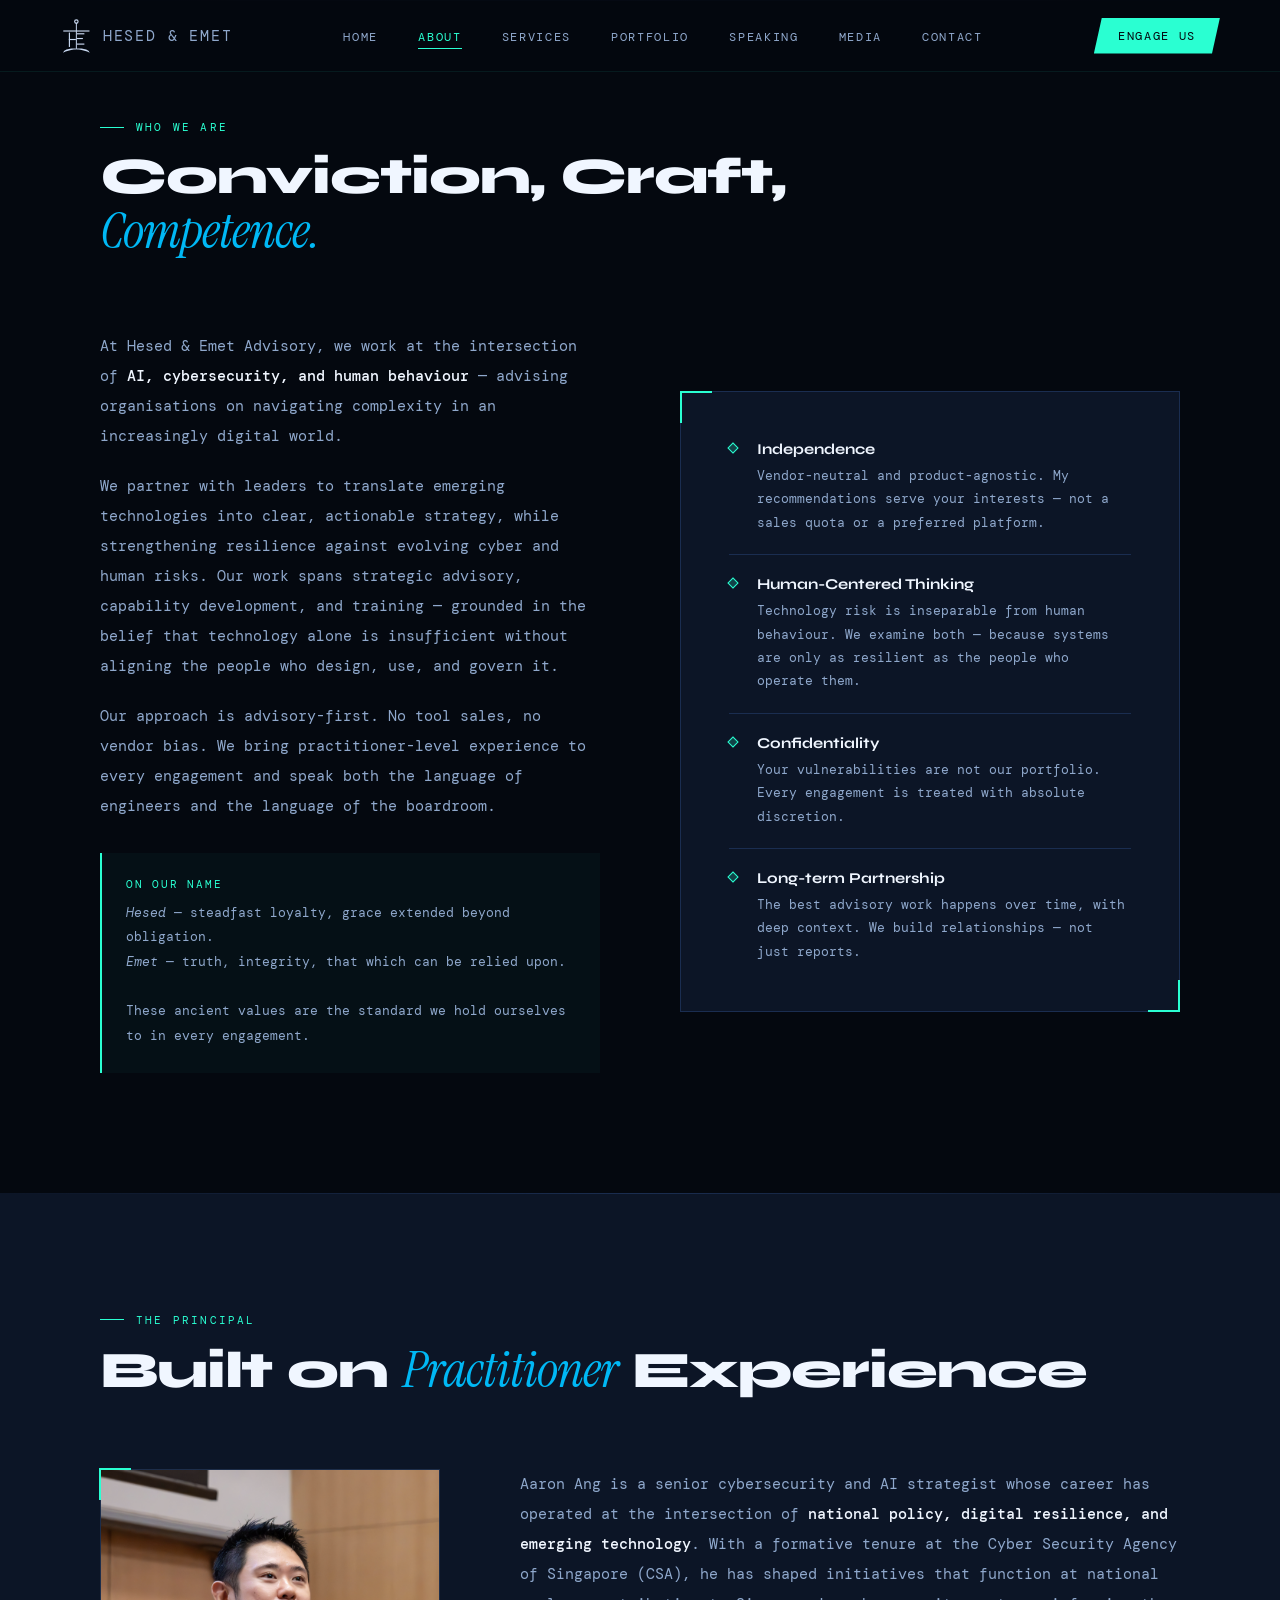
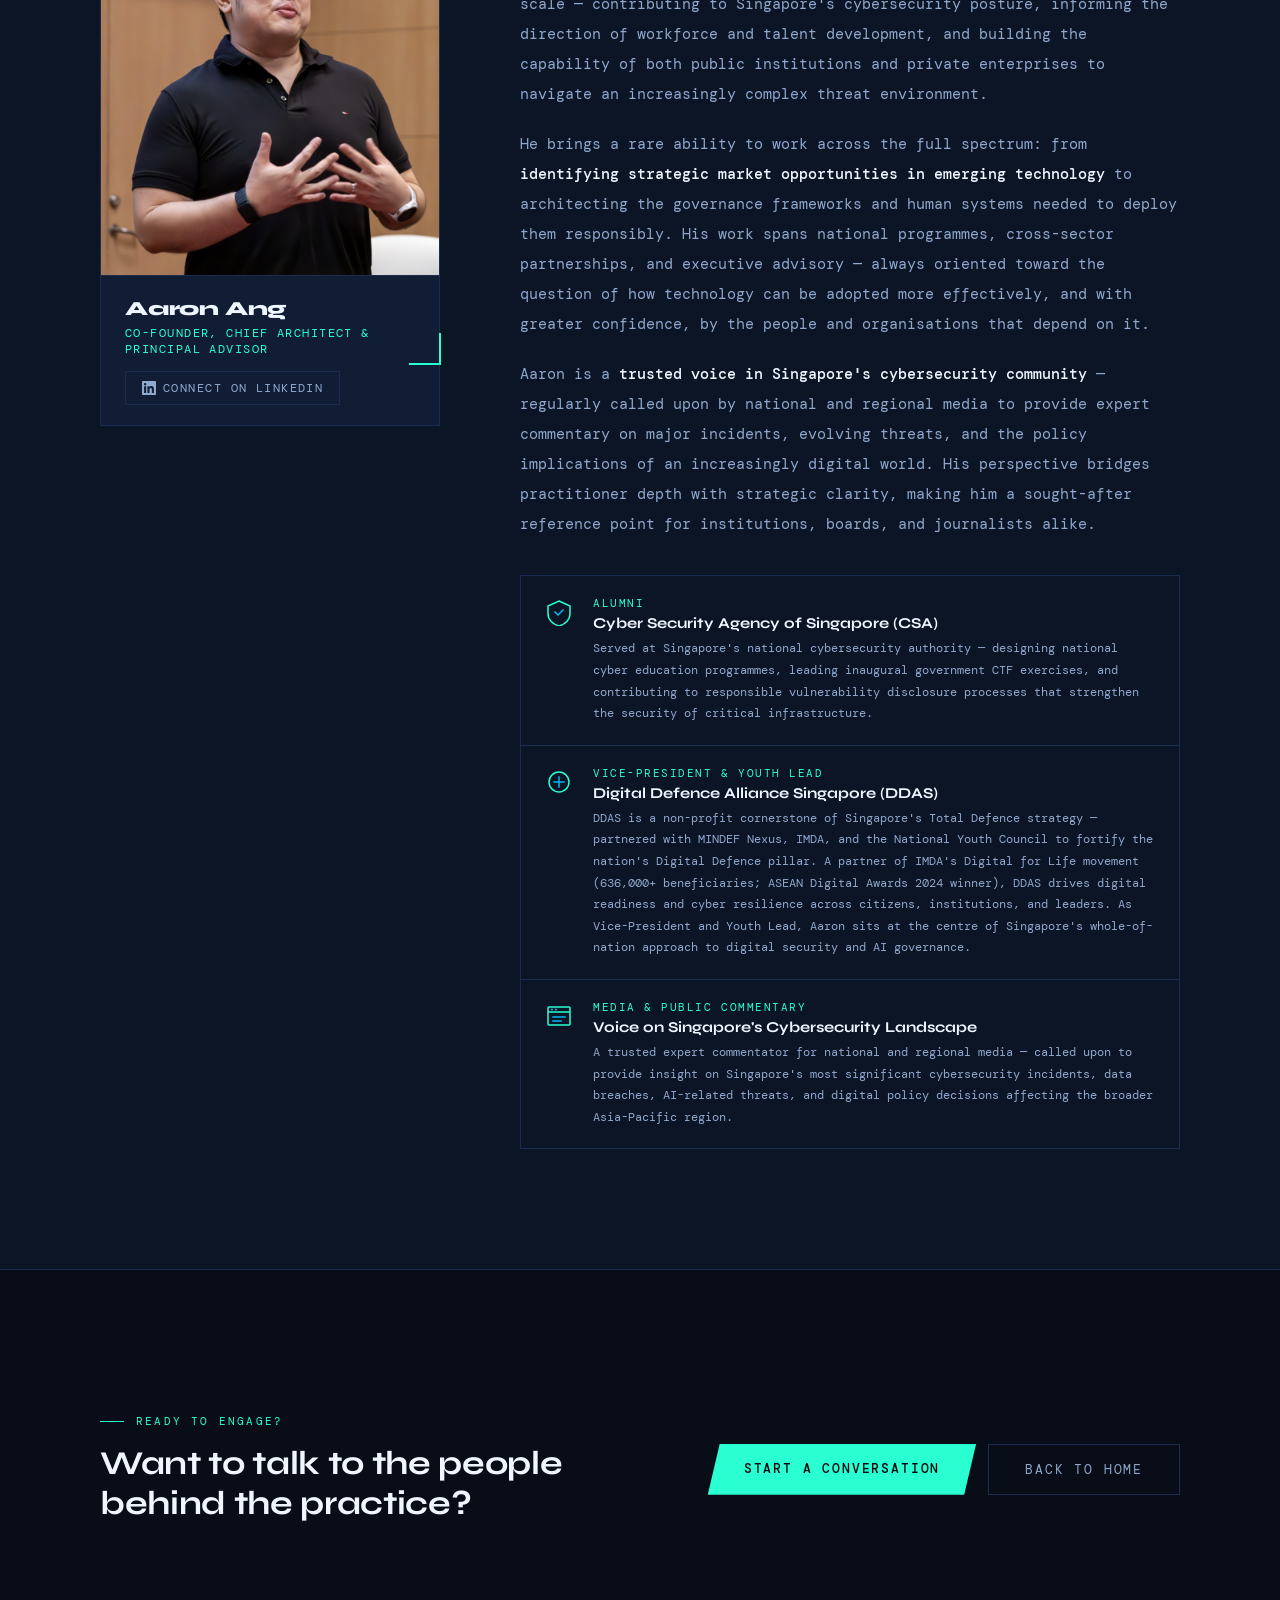
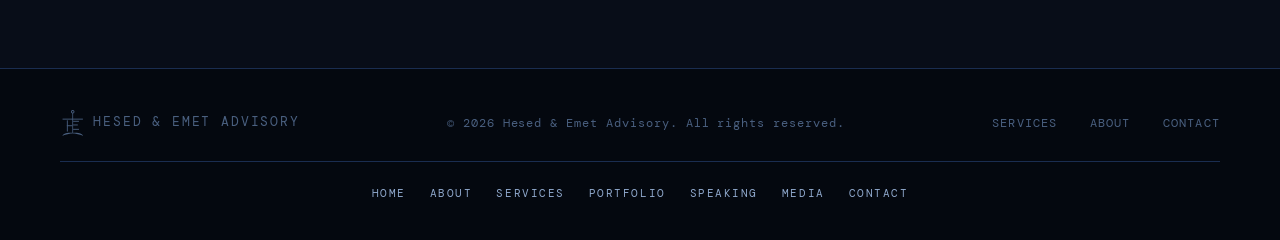
==== about.html @ 591d6cc7 "Split the single-page site into a multi-page architecture Refactor the long-scroll one-pager into si" ====
<!DOCTYPE html>
<html lang="en">
<head>
  <meta charset="UTF-8" />
  <meta name="viewport" content="width=device-width, initial-scale=1.0" />

  <!-- PRIMARY SEO -->
  <title>About Hesed & Emet Advisory | Aaron Ang, Co-Founder & Principal Advisor</title>
  <meta name="description" content="Meet the leadership of Hesed & Emet Advisory. Aaron Ang, Co-Founder, Chief Architect & Principal Advisor, brings senior cybersecurity and AI strategy experience from the Cyber Security Agency of Singapore (CSA)." />
  <meta name="keywords" content="cybersecurity advisory Singapore, AI strategy consultancy, human risk management, digital resilience, AI governance, cybersecurity Singapore, APAC cyber advisory, AI deployment, board cyber training, Hesed Emet" />
  <meta name="author" content="Aaron Ang, Hesed & Emet Advisory" />
  <meta name="robots" content="index, follow" />
  <link rel="canonical" href="https://hesedemet.asia/about.html" />

  <!-- GEO / LOCAL SEO -->
  <meta name="geo.region" content="SG" />
  <meta name="geo.placename" content="Singapore" />
  <meta name="geo.position" content="1.2931;103.8572" />
  <meta name="ICBM" content="1.2931, 103.8572" />

  <!-- OPEN GRAPH -->
  <meta property="og:type" content="website" />
  <meta property="og:url" content="https://hesedemet.asia/about.html" />
  <meta property="og:site_name" content="Hesed & Emet Advisory" />
  <meta property="og:title" content="About Hesed & Emet Advisory | Aaron Ang, Co-Founder & Principal Advisor" />
  <meta property="og:description" content="Meet the leadership of Hesed & Emet Advisory. Aaron Ang, Co-Founder, Chief Architect & Principal Advisor, brings senior cybersecurity and AI strategy experience from the Cyber Security Agency of Singapore (CSA)." />
  <meta property="og:image" content="https://hesedemet.asia/aaron.jpg" />
  <meta property="og:locale" content="en_SG" />

  <!-- TWITTER / X -->
  <meta name="twitter:card" content="summary_large_image" />
  <meta name="twitter:title" content="About Hesed & Emet Advisory | Aaron Ang, Co-Founder & Principal Advisor" />
  <meta name="twitter:description" content="Meet the leadership of Hesed & Emet Advisory. Aaron Ang, Co-Founder, Chief Architect & Principal Advisor, brings senior cybersecurity and AI strategy experience from the Cyber Security Agency of Singapore (CSA)." />
  <meta name="twitter:image" content="https://hesedemet.asia/aaron.jpg" />

  <!-- STRUCTURED DATA: Organization + Person + WebSite -->
  <script type="application/ld+json">
  {
    "@context": "https://schema.org",
    "@graph": [
      {
        "@type": "ProfessionalService",
        "@id": "https://hesedemet.asia/#organization",
        "name": "Hesed & Emet Advisory",
        "legalName": "Hesed & Emet Advisory Pte Ltd",
        "url": "https://hesedemet.asia",
        "email": "hello@hesedemet.asia",
        "telephone": "+6568292146",
        "description": "Singapore-based cybersecurity and AI advisory consultancy. We specialise in AI strategy and governance, cybersecurity resilience, human risk management, talent assessment, and executive capability development for organisations across Asia Pacific.",
        "address": {
          "@type": "PostalAddress",
          "streetAddress": "#42-00 Suntec Tower Three, 8 Temasek Boulevard",
          "addressLocality": "Singapore",
          "postalCode": "038988",
          "addressCountry": "SG"
        },
        "areaServed": [
          { "@type": "Country", "name": "Singapore" },
          { "@type": "Place", "name": "Southeast Asia" },
          { "@type": "Place", "name": "Asia Pacific" }
        ],
        "knowsAbout": [
          "AI Strategy", "AI Governance", "Cybersecurity Advisory",
          "Human Risk Management", "Digital Resilience", "Zero Trust Security",
          "Talent Assessment", "Board Cyber Training", "ISO 42001", "NIST CSF"
        ],
        "hasOfferCatalog": {
          "@type": "OfferCatalog",
          "name": "Advisory Services",
          "itemListElement": [
            { "@type": "Offer", "itemOffered": { "@type": "Service", "name": "AI Strategy & Governance" } },
            { "@type": "Offer", "itemOffered": { "@type": "Service", "name": "Cybersecurity & Digital Resilience" } },
            { "@type": "Offer", "itemOffered": { "@type": "Service", "name": "Human Risk Management" } },
            { "@type": "Offer", "itemOffered": { "@type": "Service", "name": "Talent Intelligence & Assessment" } },
            { "@type": "Offer", "itemOffered": { "@type": "Service", "name": "Executive & Board Capability Development" } }
          ]
        },
        "founder": { "@id": "https://hesedemet.asia/#aaron-ang" },
        "sameAs": ["https://www.linkedin.com/in/aaronangsg/"]
      },
      {
        "@type": "Person",
        "@id": "https://hesedemet.asia/#aaron-ang",
        "name": "Aaron Ang",
        "jobTitle": "Co-Founder, Chief Architect & Principal Advisor",
        "worksFor": { "@id": "https://hesedemet.asia/#organization" },
        "url": "https://hesedemet.asia/#principal",
        "sameAs": "https://www.linkedin.com/in/aaronangsg/",
        "knowsAbout": [
          "Cybersecurity", "AI Strategy", "Human Risk", "Digital Policy",
          "National Cybersecurity Policy", "Workforce Development", "Cyber Resilience"
        ],
        "description": "Senior cybersecurity and AI strategist. Former Cyber Security Agency of Singapore (CSA). International conference speaker and media commentator on cybersecurity and digital policy across Singapore and Asia Pacific.",
        "hasCredential": [
          { "@type": "EducationalOccupationalCredential", "name": "Cyber Security Agency of Singapore — Alumni" }
        ]
      },
      {
        "@type": "WebSite",
        "@id": "https://hesedemet.asia/#website",
        "url": "https://hesedemet.asia",
        "name": "Hesed & Emet Advisory",
        "description": "Official website of Hesed & Emet Advisory — AI strategy and cybersecurity consultancy, Singapore.",
        "publisher": { "@id": "https://hesedemet.asia/#organization" },
        "inLanguage": "en-SG"
      }
    ]
  }
  </script>

  <link rel="preconnect" href="https://fonts.googleapis.com">
  <link href="https://fonts.googleapis.com/css2?family=Syne:wght@400;600;700;800&family=DM+Mono:wght@300;400;500&family=Instrument+Serif:ital@0;1&display=swap" rel="stylesheet">
  <link rel="stylesheet" href="styles.css">
</head>
<body>

  <!-- CURSOR -->
  <div class="cursor-dot" id="cursorDot"></div>
  <div class="cursor-ring" id="cursorRing"></div>

  <!-- NAV -->
  <nav>
    <a href="index.html" class="nav-logo" aria-label="Hesed & Emet — Home">
      <svg class="nav-logo-icon" viewBox="0 0 200 220" fill="currentColor" aria-hidden="true" xmlns="http://www.w3.org/2000/svg">
        <path fill-rule="evenodd" d="M100,8 A14,14 0 0,1 100,36 A14,14 0 0,1 100,8 Z M100,15 A7,7 0 0,0 100,29 A7,7 0 0,0 100,15 Z"/>
        <rect x="97" y="29" width="6" height="163"/>
        <rect x="20" y="76" width="160" height="7"/>
        <rect x="54" y="89" width="7" height="88"/>
        <rect x="54" y="128" width="43" height="7"/>
        <rect x="103" y="93"  width="46" height="7"/>
        <rect x="103" y="122" width="37" height="7"/>
        <rect x="103" y="156" width="46" height="7"/>
        <path d="M97,186 C80,186 50,183 26,200 L18,212 L34,205 C56,196 82,192 97,192 Z"/>
        <path d="M103,186 C120,186 150,183 174,200 L182,212 L166,205 C144,196 118,192 103,192 Z"/>
      </svg>
      <span class="nav-logo-text">Hesed<span> & </span>Emet</span>
    </a>
    <ul class="nav-links">
      <li><a href="index.html">Home</a></li>
      <li><a href="about.html" class="active">About</a></li>
      <li><a href="services.html">Services</a></li>
      <li><a href="portfolio.html">Portfolio</a></li>
      <li><a href="speaking.html">Speaking</a></li>
      <li><a href="media.html">Media</a></li>
      <li><a href="index.html#contact">Contact</a></li>
    </ul>
    <a href="index.html#contact" class="nav-cta">Engage Us</a>
  </nav>

  <section id="about">
    <div class="section-inner">
      <div class="section-label">Who We Are</div>
      <h2>Conviction, Craft,<br><em>Competence.</em></h2>

      <div class="about-grid reveal">
        <div class="about-text">
          <p>At Hesed &amp; Emet Advisory, we work at the intersection of <strong>AI, cybersecurity, and human behaviour</strong> — advising organisations on navigating complexity in an increasingly digital world.</p>
          <p>We partner with leaders to translate emerging technologies into clear, actionable strategy, while strengthening resilience against evolving cyber and human risks. Our work spans strategic advisory, capability development, and training — grounded in the belief that technology alone is insufficient without aligning the people who design, use, and govern it.</p>
          <p>Our approach is advisory-first. No tool sales, no vendor bias. We bring practitioner-level experience to every engagement and speak both the language of engineers and the language of the boardroom.</p>
          <div class="name-etymology">
            <div class="etymology-label">On Our Name</div>
            <div class="etymology-text">
              <em>Hesed</em> — steadfast loyalty, grace extended beyond obligation.<br>
              <em>Emet</em> — truth, integrity, that which can be relied upon.<br><br>
              These ancient values are the standard we hold ourselves to in every engagement.
            </div>
          </div>
        </div>
        <div class="about-panel">
          <div class="value-item">
            <div class="value-dot"></div>
            <div>
              <div class="value-title">Independence</div>
              <div class="value-body">Vendor-neutral and product-agnostic. My recommendations serve your interests — not a sales quota or a preferred platform.</div>
            </div>
          </div>
          <div class="value-item">
            <div class="value-dot"></div>
            <div>
              <div class="value-title">Human-Centered Thinking</div>
              <div class="value-body">Technology risk is inseparable from human behaviour. We examine both — because systems are only as resilient as the people who operate them.</div>
            </div>
          </div>
          <div class="value-item">
            <div class="value-dot"></div>
            <div>
              <div class="value-title">Confidentiality</div>
              <div class="value-body">Your vulnerabilities are not our portfolio. Every engagement is treated with absolute discretion.</div>
            </div>
          </div>
          <div class="value-item">
            <div class="value-dot"></div>
            <div>
              <div class="value-title">Long-term Partnership</div>
              <div class="value-body">The best advisory work happens over time, with deep context. We build relationships — not just reports.</div>
            </div>
          </div>
        </div>
      </div>
    </div>
  </section>

  <section id="principal">
    <div class="section-inner">
      <div class="section-label">The Principal</div>
      <h2>Built on <em>Practitioner</em> Experience</h2>

      <div class="principal-grid reveal">

        <!-- Photo -->
        <div class="principal-photo-wrap">
          <img src="aaron.jpg" alt="Aaron Ang, Co-Founder of Hesed & Emet Advisory" class="principal-photo">
          <div class="principal-nameplate">
            <div class="principal-name">Aaron Ang</div>
            <div class="principal-title">Co-Founder, Chief Architect &amp; Principal Advisor</div>
            <a href="https://www.linkedin.com/in/aaronangsg/" target="_blank" rel="noopener" class="linkedin-btn">
              <svg viewBox="0 0 24 24" fill="currentColor" width="14" height="14" aria-hidden="true"><path d="M20.447 20.452h-3.554v-5.569c0-1.328-.027-3.037-1.852-3.037-1.853 0-2.136 1.445-2.136 2.939v5.667H9.351V9h3.414v1.561h.046c.477-.9 1.637-1.85 3.37-1.85 3.601 0 4.267 2.37 4.267 5.455v6.286zM5.337 7.433a2.062 2.062 0 0 1-2.063-2.065 2.064 2.064 0 1 1 2.063 2.065zm1.782 13.019H3.555V9h3.564v11.452zM22.225 0H1.771C.792 0 0 .774 0 1.729v20.542C0 23.227.792 24 1.771 24h20.451C23.2 24 24 23.227 24 22.271V1.729C24 .774 23.2 0 22.222 0h.003z"/></svg>
              Connect on LinkedIn
            </a>
          </div>
        </div>

        <!-- Bio -->
        <div class="principal-bio">
          <p>Aaron Ang is a senior cybersecurity and AI strategist whose career has operated at the intersection of <strong>national policy, digital resilience, and emerging technology</strong>. With a formative tenure at the Cyber Security Agency of Singapore (CSA), he has shaped initiatives that function at national scale — contributing to Singapore's cybersecurity posture, informing the direction of workforce and talent development, and building the capability of both public institutions and private enterprises to navigate an increasingly complex threat environment.</p>
          <p>He brings a rare ability to work across the full spectrum: from <strong>identifying strategic market opportunities in emerging technology</strong> to architecting the governance frameworks and human systems needed to deploy them responsibly. His work spans national programmes, cross-sector partnerships, and executive advisory — always oriented toward the question of how technology can be adopted more effectively, and with greater confidence, by the people and organisations that depend on it.</p>
          <p>Aaron is a <strong>trusted voice in Singapore's cybersecurity community</strong> — regularly called upon by national and regional media to provide expert commentary on major incidents, evolving threats, and the policy implications of an increasingly digital world. His perspective bridges practitioner depth with strategic clarity, making him a sought-after reference point for institutions, boards, and journalists alike.</p>

          <div class="principal-creds">

            <div class="cred-item">
              <div class="cred-icon">
                <svg viewBox="0 0 28 28" fill="none" xmlns="http://www.w3.org/2000/svg">
                  <path d="M14 3L25 8V16C25 21.52 20.1 26.24 14 28C7.9 26.24 3 21.52 3 16V8L14 3Z" stroke="#2AFFD2" stroke-width="1.5"/>
                  <path d="M10 14l3 3 5-5" stroke="#00B8F5" stroke-width="1.5" stroke-linecap="square"/>
                </svg>
              </div>
              <div>
                <div class="cred-label">Alumni</div>
                <div class="cred-title">Cyber Security Agency of Singapore (CSA)</div>
                <div class="cred-body">Served at Singapore's national cybersecurity authority — designing national cyber education programmes, leading inaugural government CTF exercises, and contributing to responsible vulnerability disclosure processes that strengthen the security of critical infrastructure.</div>
              </div>
            </div>

            <div class="cred-item">
              <div class="cred-icon">
                <svg viewBox="0 0 28 28" fill="none" xmlns="http://www.w3.org/2000/svg">
                  <circle cx="14" cy="14" r="10" stroke="#2AFFD2" stroke-width="1.5"/>
                  <path d="M9 14h10M14 9v10" stroke="#00B8F5" stroke-width="1.5" stroke-linecap="square"/>
                </svg>
              </div>
              <div>
                <div class="cred-label">Vice-President &amp; Youth Lead</div>
                <div class="cred-title">Digital Defence Alliance Singapore (DDAS)</div>
                <div class="cred-body">DDAS is a non-profit cornerstone of Singapore's Total Defence strategy — partnered with MINDEF Nexus, IMDA, and the National Youth Council to fortify the nation's Digital Defence pillar. A partner of IMDA's Digital for Life movement (636,000+ beneficiaries; ASEAN Digital Awards 2024 winner), DDAS drives digital readiness and cyber resilience across citizens, institutions, and leaders. As Vice-President and Youth Lead, Aaron sits at the centre of Singapore's whole-of-nation approach to digital security and AI governance.</div>
              </div>
            </div>

            <div class="cred-item">
              <div class="cred-icon">
                <svg viewBox="0 0 28 28" fill="none" xmlns="http://www.w3.org/2000/svg">
                  <rect x="3" y="5" width="22" height="18" rx="1" stroke="#2AFFD2" stroke-width="1.5"/>
                  <path d="M3 10h22" stroke="#2AFFD2" stroke-width="1.5"/>
                  <circle cx="7" cy="7.5" r="1" fill="#00B8F5"/>
                  <circle cx="11" cy="7.5" r="1" fill="#00B8F5"/>
                  <path d="M8 15h12M8 19h8" stroke="#00B8F5" stroke-width="1.5" stroke-linecap="square"/>
                </svg>
              </div>
              <div>
                <div class="cred-label">Media &amp; Public Commentary</div>
                <div class="cred-title">Voice on Singapore's Cybersecurity Landscape</div>
                <div class="cred-body">A trusted expert commentator for national and regional media — called upon to provide insight on Singapore's most significant cybersecurity incidents, data breaches, AI-related threats, and digital policy decisions affecting the broader Asia-Pacific region.</div>
              </div>
            </div>

          </div>
        </div>

      </div>
    </div>
  </section>
  <!-- SUB-PAGE CTA -->
  <section class="page-cta">
    <div class="section-inner">
      <div class="page-cta-inner">
        <div class="page-cta-text">
          <div class="section-label">Ready to engage?</div>
          <h3>Want to talk to the people behind the practice?</h3>
        </div>
        <div class="page-cta-actions">
          <a href="index.html#contact" class="btn-primary">Start a Conversation</a>
          <a href="index.html" class="btn-ghost">Back to Home</a>
        </div>
      </div>
    </div>
  </section>


<footer>
    <div class="footer-logo">
      <svg style="height:28px;width:auto;vertical-align:middle;margin-right:8px;" viewBox="0 0 200 220" fill="currentColor" aria-hidden="true" xmlns="http://www.w3.org/2000/svg">
        <path fill-rule="evenodd" d="M100,8 A14,14 0 0,1 100,36 A14,14 0 0,1 100,8 Z M100,15 A7,7 0 0,0 100,29 A7,7 0 0,0 100,15 Z"/>
        <rect x="97" y="29" width="6" height="163"/>
        <rect x="20" y="76" width="160" height="7"/>
        <rect x="54" y="89" width="7" height="88"/>
        <rect x="54" y="128" width="43" height="7"/>
        <rect x="103" y="93"  width="46" height="7"/>
        <rect x="103" y="122" width="37" height="7"/>
        <rect x="103" y="156" width="46" height="7"/>
        <path d="M97,186 C80,186 50,183 26,200 L18,212 L34,205 C56,196 82,192 97,192 Z"/>
        <path d="M103,186 C120,186 150,183 174,200 L182,212 L166,205 C144,196 118,192 103,192 Z"/>
      </svg>Hesed & Emet Advisory
    </div>
    <div class="footer-copy">© 2026 Hesed & Emet Advisory. All rights reserved.</div>
    <div class="footer-links">
      <a href="services.html">Services</a>
      <a href="about.html">About</a>
      <a href="index.html#contact">Contact</a>
    </div>
    <div class="footer-quicklinks">
    <a href="index.html">Home</a>
    <a href="about.html">About</a>
    <a href="services.html">Services</a>
    <a href="portfolio.html">Portfolio</a>
    <a href="speaking.html">Speaking</a>
    <a href="media.html">Media</a>
    <a href="index.html#contact">Contact</a>
  </div>
</footer>

  <script src="script.js"></script>
</body>
</html>
---- styles.css ----
*, *::before, *::after { box-sizing: border-box; margin: 0; padding: 0; }

:root {
  --navy:    #04080F;
  --navy2:   #080D18;
  --navy3:   #0C1526;
  --panel:   #101D35;
  --edge:    #1A2D50;
  --steel:   #253B62;
  --ice:     #C8D8F0;
  --ice2:    #8FA8CC;
  --accent:  #2AFFD2;
  --accent2: #00B8F5;
  --white:   #F0F6FF;
  --muted:   #4A6080;
  --mono:    'DM Mono', monospace;
  --sans:    'Syne', sans-serif;
  --serif:   'Instrument Serif', serif;
}

html { scroll-behavior: smooth; }

body {
  background: var(--navy);
  color: var(--ice);
  font-family: var(--sans);
  overflow-x: hidden;
  cursor: none;
}

/* CUSTOM CURSOR */
.cursor {
  position: fixed; top: 0; left: 0; z-index: 9999;
  pointer-events: none;
}
.cursor-dot {
  width: 6px; height: 6px;
  background: var(--accent);
  border-radius: 50%;
  position: absolute;
  transform: translate(-50%, -50%);
  transition: transform 0.1s;
}
.cursor-ring {
  width: 32px; height: 32px;
  border: 1px solid rgba(42,255,210,0.5);
  border-radius: 50%;
  position: absolute;
  transform: translate(-50%, -50%);
  transition: width 0.2s, height 0.2s, transform 0.15s ease-out;
}
body:has(a:hover) .cursor-ring,
body:has(button:hover) .cursor-ring {
  width: 48px; height: 48px;
  border-color: var(--accent);
}

/* GRID OVERLAY */
body::before {
  content: '';
  position: fixed; inset: 0;
  background-image:
    linear-gradient(rgba(42,255,210,0.025) 1px, transparent 1px),
    linear-gradient(90deg, rgba(42,255,210,0.025) 1px, transparent 1px);
  background-size: 60px 60px;
  pointer-events: none;
  z-index: 0;
}

/* NAV */
nav {
  position: fixed; top: 0; left: 0; right: 0; z-index: 100;
  display: flex; align-items: center; justify-content: space-between;
  padding: 0 60px;
  height: 72px;
  background: rgba(4,8,15,0.85);
  backdrop-filter: blur(20px);
  border-bottom: 1px solid rgba(42,255,210,0.08);
}
.nav-logo {
  display: flex; align-items: center; gap: 10px;
  text-decoration: none;
  font-family: var(--mono);
  font-size: 15px;
  letter-spacing: 0.12em;
  color: var(--accent);
  text-transform: uppercase;
}
.nav-logo-icon { height: 36px; width: auto; flex-shrink: 0; }
.nav-logo span { color: var(--ice2); }
.nav-links { display: flex; gap: 40px; list-style: none; }
.nav-links a {
  font-family: var(--mono);
  font-size: 12px;
  letter-spacing: 0.14em;
  text-transform: uppercase;
  color: var(--ice2);
  text-decoration: none;
  transition: color 0.2s;
  position: relative;
}
.nav-links a::after {
  content: '';
  position: absolute; left: 0; bottom: -4px;
  width: 0; height: 1px;
  background: var(--accent);
  transition: width 0.3s;
}
.nav-links a:hover { color: var(--accent); }
.nav-links a:hover::after { width: 100%; }
.nav-cta {
  font-family: var(--mono);
  font-size: 12px;
  letter-spacing: 0.14em;
  text-transform: uppercase;
  color: var(--navy);
  background: var(--accent);
  border: none;
  padding: 10px 24px;
  cursor: none;
  transition: opacity 0.2s, transform 0.2s;
  clip-path: polygon(8px 0%, 100% 0%, calc(100% - 8px) 100%, 0% 100%);
}
.nav-cta:hover { opacity: 0.85; transform: translateY(-1px); }

/* HERO */
#hero {
  position: relative;
  min-height: 100vh;
  display: flex; align-items: center;
  padding: 0 60px;
  overflow: hidden;
  z-index: 1;
}
.hero-bg {
  position: absolute; inset: 0;
  background:
    radial-gradient(ellipse 80% 60% at 70% 50%, rgba(0,184,245,0.06) 0%, transparent 70%),
    radial-gradient(ellipse 50% 80% at 10% 80%, rgba(42,255,210,0.04) 0%, transparent 60%);
  z-index: 0;
}
.hero-scan {
  position: absolute; left: 0; right: 0;
  height: 1px;
  background: linear-gradient(90deg, transparent, rgba(42,255,210,0.4), transparent);
  animation: scan 6s linear infinite;
  z-index: 0;
}
@keyframes scan {
  0%   { top: 0; opacity: 0; }
  5%   { opacity: 1; }
  95%  { opacity: 1; }
  100% { top: 100%; opacity: 0; }
}
.hero-content { position: relative; z-index: 1; max-width: 800px; }
.hero-tag {
  font-family: var(--mono);
  font-size: 12px;
  letter-spacing: 0.18em;
  text-transform: uppercase;
  color: var(--accent);
  margin-bottom: 28px;
  display: flex; align-items: center; gap: 12px;
}
.hero-tag::before {
  content: '';
  display: inline-block; width: 32px; height: 1px;
  background: var(--accent);
}
h1 {
  font-family: var(--sans);
  font-weight: 800;
  font-size: clamp(48px, 6vw, 88px);
  line-height: 1.0;
  letter-spacing: -0.02em;
  color: var(--white);
  margin-bottom: 8px;
}
h1 em {
  font-family: var(--serif);
  font-style: italic;
  font-weight: 400;
  color: var(--accent2);
}
.hero-sub {
  font-family: var(--mono);
  font-size: 15px;
  line-height: 1.8;
  color: var(--ice2);
  max-width: 520px;
  margin: 32px 0 48px;
}
.hero-actions { display: flex; gap: 16px; align-items: center; }
.btn-primary {
  font-family: var(--mono);
  font-size: 13px;
  letter-spacing: 0.14em;
  text-transform: uppercase;
  color: var(--navy);
  background: var(--accent);
  border: none;
  padding: 16px 36px;
  cursor: none;
  text-decoration: none;
  display: inline-block;
  transition: opacity 0.2s, transform 0.2s;
  clip-path: polygon(12px 0%, 100% 0%, calc(100% - 12px) 100%, 0% 100%);
  font-weight: 500;
}
.btn-primary:hover { opacity: 0.85; transform: translateY(-2px); }
.btn-ghost {
  font-family: var(--mono);
  font-size: 13px;
  letter-spacing: 0.14em;
  text-transform: uppercase;
  color: var(--ice2);
  border: 1px solid var(--edge);
  padding: 16px 36px;
  cursor: none;
  text-decoration: none;
  display: inline-block;
  transition: border-color 0.2s, color 0.2s;
}
.btn-ghost:hover { border-color: var(--accent); color: var(--accent); }

.hero-stats {
  position: absolute; right: 60px; bottom: 80px;
  display: flex; flex-direction: column; gap: 32px;
  z-index: 1;
}
.stat {
  text-align: right;
  border-right: 1px solid var(--edge);
  padding-right: 20px;
}
.stat-num {
  font-family: var(--sans);
  font-size: 36px; font-weight: 800;
  color: var(--white);
  line-height: 1;
}
.stat-num span { color: var(--accent); }
.stat-label {
  font-family: var(--mono);
  font-size: 11px;
  letter-spacing: 0.14em;
  text-transform: uppercase;
  color: var(--muted);
  margin-top: 4px;
}

.hero-corner {
  position: absolute; right: 60px; top: 120px;
  font-family: var(--mono); font-size: 11px;
  color: var(--muted); letter-spacing: 0.1em;
  writing-mode: vertical-lr;
  display: flex; align-items: center; gap: 12px;
}
.hero-corner::before {
  content: '';
  display: block; width: 1px; height: 60px;
  background: var(--edge);
}

/* SECTION COMMONS */
section { position: relative; z-index: 1; }
.section-inner { max-width: 1200px; margin: 0 auto; padding: 120px 60px; }
.section-label {
  font-family: var(--mono);
  font-size: 11px; letter-spacing: 0.2em;
  text-transform: uppercase; color: var(--accent);
  margin-bottom: 16px;
  display: flex; align-items: center; gap: 12px;
}
.section-label::before {
  content: '';
  display: inline-block; width: 24px; height: 1px;
  background: var(--accent);
}
h2 {
  font-family: var(--sans);
  font-weight: 800;
  font-size: clamp(32px, 4vw, 54px);
  line-height: 1.05;
  letter-spacing: -0.02em;
  color: var(--white);
  margin-bottom: 20px;
}
h2 em {
  font-family: var(--serif);
  font-style: italic;
  font-weight: 400;
  color: var(--accent2);
}
.section-desc {
  font-family: var(--mono);
  font-size: 15px; line-height: 1.9;
  color: var(--ice2);
  max-width: 560px;
}

/* SERVICES */
#services { background: var(--navy2); }
#services::before {
  content: '';
  position: absolute; left: 0; top: 0; right: 0; height: 1px;
  background: linear-gradient(90deg, transparent, var(--edge), transparent);
}
.services-grid {
  display: grid;
  grid-template-columns: repeat(3, 1fr);
  gap: 1px;
  background: var(--edge);
  margin-top: 72px;
  border: 1px solid var(--edge);
}
.service-card {
  background: var(--navy2);
  padding: 48px 40px;
  position: relative;
  overflow: hidden;
  transition: background 0.3s;
}
.service-card::before {
  content: '';
  position: absolute; top: 0; left: 0; right: 0;
  height: 2px;
  background: linear-gradient(90deg, var(--accent), var(--accent2));
  transform: scaleX(0);
  transform-origin: left;
  transition: transform 0.4s ease;
}
.service-card:hover { background: var(--navy3); }
.service-card:hover::before { transform: scaleX(1); }
.service-icon {
  width: 48px; height: 48px;
  margin-bottom: 28px;
  position: relative;
}
.service-icon svg { width: 100%; height: 100%; }
.service-num {
  position: absolute; top: 40px; right: 40px;
  font-family: var(--mono); font-size: 12px;
  color: var(--muted); letter-spacing: 0.1em;
}
.service-title {
  font-family: var(--sans);
  font-size: 20px; font-weight: 700;
  color: var(--white); margin-bottom: 16px;
  letter-spacing: -0.01em;
}
.service-body {
  font-family: var(--mono);
  font-size: 13px; line-height: 1.9;
  color: var(--ice2);
}
.service-tags {
  margin-top: 28px; display: flex; flex-wrap: wrap; gap: 8px;
}
.tag {
  font-family: var(--mono); font-size: 11px;
  letter-spacing: 0.1em; text-transform: uppercase;
  color: var(--accent); padding: 4px 10px;
  border: 1px solid rgba(42,255,210,0.2);
  background: rgba(42,255,210,0.04);
}

/* ABOUT */
#about { background: var(--navy); }
#about::before {
  content: '';
  position: absolute; left: 0; top: 0; right: 0; height: 1px;
  background: linear-gradient(90deg, transparent, var(--edge), transparent);
}
.about-grid {
  display: grid;
  grid-template-columns: 1fr 1fr;
  gap: 80px;
  align-items: center;
  margin-top: 72px;
}
.about-text p {
  font-family: var(--mono);
  font-size: 15px; line-height: 2;
  color: var(--ice2); margin-bottom: 20px;
}
.about-text p strong { color: var(--white); font-weight: 500; }
.about-panel {
  background: var(--navy3);
  border: 1px solid var(--edge);
  padding: 48px;
  position: relative;
}
.about-panel::after {
  content: '';
  position: absolute; bottom: -1px; right: -1px;
  width: 32px; height: 32px;
  border-bottom: 2px solid var(--accent);
  border-right: 2px solid var(--accent);
}
.about-panel::before {
  content: '';
  position: absolute; top: -1px; left: -1px;
  width: 32px; height: 32px;
  border-top: 2px solid var(--accent);
  border-left: 2px solid var(--accent);
}
.value-item {
  display: flex; gap: 20px; align-items: flex-start;
  padding: 20px 0;
  border-bottom: 1px solid var(--edge);
}
.value-item:last-child { border-bottom: none; padding-bottom: 0; }
.value-item:first-child { padding-top: 0; }
.value-dot {
  width: 8px; height: 8px;
  border: 1px solid var(--accent);
  background: rgba(42,255,210,0.2);
  flex-shrink: 0; margin-top: 4px;
  transform: rotate(45deg);
}
.value-title {
  font-family: var(--sans); font-size: 15px; font-weight: 700;
  color: var(--white); margin-bottom: 6px;
}
.value-body {
  font-family: var(--mono); font-size: 13px;
  line-height: 1.8; color: var(--ice2);
}
.name-etymology {
  margin-top: 32px; padding: 24px;
  background: rgba(42,255,210,0.03);
  border-left: 2px solid var(--accent);
}
.etymology-label {
  font-family: var(--mono); font-size: 11px;
  letter-spacing: 0.16em; text-transform: uppercase;
  color: var(--accent); margin-bottom: 10px;
}
.etymology-text {
  font-family: var(--mono); font-size: 13px;
  line-height: 1.9; color: var(--ice2);
}

/* CASE STUDIES */
#portfolio { background: var(--navy2); }
#portfolio::before {
  content: '';
  position: absolute; left: 0; top: 0; right: 0; height: 1px;
  background: linear-gradient(90deg, transparent, var(--edge), transparent);
}
.portfolio-header {
  display: flex; justify-content: space-between; align-items: flex-end;
  margin-bottom: 64px;
}
.case-list { display: flex; flex-direction: column; gap: 1px; background: var(--edge); border: 1px solid var(--edge); }
.case-item {
  background: var(--navy2);
  display: grid;
  grid-template-columns: 80px 1fr 200px 160px;
  align-items: center;
  gap: 40px;
  padding: 40px 48px;
  cursor: none;
  transition: background 0.2s;
  position: relative;
  overflow: hidden;
}
.case-item::before {
  content: '';
  position: absolute; left: 0; top: 0; bottom: 0;
  width: 2px;
  background: linear-gradient(180deg, var(--accent), var(--accent2));
  transform: scaleY(0);
  transition: transform 0.3s;
}
.case-item:hover { background: var(--panel); }
.case-item:hover::before { transform: scaleY(1); }
.case-num {
  font-family: var(--mono); font-size: 12px;
  color: var(--muted); letter-spacing: 0.12em;
}
.case-title {
  font-family: var(--sans); font-size: 20px; font-weight: 700;
  color: var(--white); letter-spacing: -0.01em;
}
.case-desc {
  font-family: var(--mono); font-size: 12px;
  line-height: 1.7; color: var(--ice2);
}
.case-industry {
  font-family: var(--mono); font-size: 11px;
  letter-spacing: 0.12em; text-transform: uppercase;
  color: var(--accent); text-align: right;
}
.case-arrow {
  position: absolute; right: 48px; top: 50%;
  transform: translateY(-50%) translateX(10px);
  color: var(--accent); font-size: 18px;
  opacity: 0; transition: opacity 0.2s, transform 0.2s;
}
.case-item:hover .case-arrow { opacity: 1; transform: translateY(-50%) translateX(0); }

/* VENTURES */
#ventures { background: var(--navy); position: relative; }
#ventures::before {
  content: '';
  position: absolute; left: 0; top: 0; right: 0; height: 1px;
  background: linear-gradient(90deg, transparent, var(--edge), transparent);
}
.ventures-header {
  display: flex; align-items: flex-end; justify-content: space-between;
  margin-bottom: 64px; gap: 40px;
}
.ventures-grid {
  display: grid;
  grid-template-columns: 1fr 1fr;
  gap: 2px;
  background: var(--edge);
  border: 1px solid var(--edge);
}
.venture-card {
  background: var(--navy2);
  padding: 48px;
  position: relative;
  overflow: hidden;
  transition: background 0.2s;
}
.venture-card::before {
  content: '';
  position: absolute; left: 0; top: 0; bottom: 0;
  width: 2px;
  background: linear-gradient(180deg, var(--accent), var(--accent2));
  transform: scaleY(0);
  transform-origin: top;
  transition: transform 0.35s;
}
.venture-card:hover { background: var(--panel); }
.venture-card:hover::before { transform: scaleY(1); }
.venture-card.featured {
  grid-column: 1 / -1;
  display: grid;
  grid-template-columns: 260px 1fr;
  gap: 60px;
  align-items: start;
}
.venture-badge {
  display: inline-block;
  font-family: var(--mono); font-size: 10px;
  letter-spacing: 0.18em; text-transform: uppercase;
  color: var(--navy); background: var(--accent);
  padding: 4px 10px; margin-bottom: 28px;
}
.venture-badge.partner-badge {
  background: var(--accent2); color: var(--navy);
}
.cyberbay-logo {
  filter: brightness(0) invert(1);
  opacity: 0.9;
}
.venture-logo-wrap {
  display: flex; flex-direction: column;
  align-items: flex-start; gap: 20px;
}
.venture-logo-img {
  max-width: 180px; width: 100%;
  height: auto; display: block;
}
.venture-logo-svg {
  width: 80px; height: 80px; display: block;
}
.venture-logo-placeholder {
  width: 100%; max-width: 180px;
  aspect-ratio: 3/1;
  display: flex; align-items: center; justify-content: center;
  border: 1px solid var(--edge);
  color: var(--accent);
}
.venture-link {
  display: inline-flex; align-items: center; gap: 8px;
  font-family: var(--mono); font-size: 12px;
  letter-spacing: 0.12em; text-transform: uppercase;
  color: var(--accent); text-decoration: none;
  margin-top: 8px;
  transition: gap 0.2s;
}
.venture-link:hover { gap: 14px; }
.venture-name {
  font-family: var(--sans); font-size: 32px; font-weight: 800;
  color: var(--white); letter-spacing: -0.02em; line-height: 1;
  margin-bottom: 6px;
}
.venture-tagline {
  font-family: var(--mono); font-size: 12px;
  letter-spacing: 0.14em; text-transform: uppercase;
  color: var(--accent2); margin-bottom: 24px;
}
.venture-desc {
  font-family: var(--mono); font-size: 15px;
  line-height: 2; color: var(--ice2);
}
.venture-desc p { margin-bottom: 16px; }
.venture-desc p:last-child { margin-bottom: 0; }
.venture-caps {
  display: flex; flex-wrap: wrap; gap: 8px;
  margin-top: 28px;
}
.venture-cap {
  font-family: var(--mono); font-size: 11px;
  letter-spacing: 0.1em; text-transform: uppercase;
  color: var(--ice2); border: 1px solid var(--edge);
  padding: 5px 12px;
}
.ventures-subsection { margin-bottom: 64px; }
.ventures-subsection:last-child { margin-bottom: 0; }
.ventures-sub-label {
  display: flex; align-items: baseline; gap: 20px;
  margin-bottom: 24px;
  padding-bottom: 16px;
  border-bottom: 1px solid var(--edge);
}
.ventures-sub-title {
  font-family: var(--sans); font-size: 18px; font-weight: 700;
  color: var(--white); letter-spacing: -0.01em; white-space: nowrap;
}
.ventures-sub-desc {
  font-family: var(--mono); font-size: 12px;
  letter-spacing: 0.08em; color: var(--muted);
}
.venture-partner-slot {
  display: flex; flex-direction: column;
  justify-content: center; align-items: center;
  min-height: 200px; text-align: center;
  border: 1px dashed var(--edge);
  background: transparent;
}
.venture-partner-label {
  font-family: var(--mono); font-size: 12px;
  letter-spacing: 0.14em; text-transform: uppercase;
  color: var(--muted);
}

/* CONTACT */
#contact { background: var(--navy); }
#contact::before {
  content: '';
  position: absolute; left: 0; top: 0; right: 0; height: 1px;
  background: linear-gradient(90deg, transparent, var(--edge), transparent);
}
.contact-grid {
  display: grid;
  grid-template-columns: 1fr 1fr;
  gap: 80px;
  margin-top: 72px;
  align-items: start;
}
.contact-info p {
  font-family: var(--mono); font-size: 15px;
  line-height: 2; color: var(--ice2); margin-bottom: 40px;
}
.contact-detail {
  display: flex; flex-direction: column; gap: 20px; margin-top: 32px;
}
.contact-row {
  display: flex; gap: 16px; align-items: center;
  font-family: var(--mono); font-size: 13px;
}
.contact-row-label {
  color: var(--muted); letter-spacing: 0.12em;
  text-transform: uppercase; font-size: 11px; min-width: 60px;
}
.contact-row-val { color: var(--ice); }
.contact-row-val a { color: var(--accent); text-decoration: none; }
.contact-row-val a:hover { text-decoration: underline; }

.contact-form { display: flex; flex-direction: column; gap: 20px; }
.form-group { display: flex; flex-direction: column; gap: 8px; }
.form-label {
  font-family: var(--mono); font-size: 11px;
  letter-spacing: 0.16em; text-transform: uppercase; color: var(--muted);
}
.form-input, .form-textarea {
  background: var(--panel);
  border: 1px solid var(--edge);
  color: var(--ice);
  font-family: var(--mono); font-size: 15px;
  padding: 14px 18px;
  outline: none;
  transition: border-color 0.2s;
  width: 100%;
}
.form-input:focus, .form-textarea:focus { border-color: var(--accent); }
.form-textarea { resize: vertical; min-height: 120px; }
.form-input::placeholder, .form-textarea::placeholder { color: var(--muted); }
.form-submit {
  font-family: var(--mono); font-size: 13px;
  letter-spacing: 0.14em; text-transform: uppercase;
  color: var(--navy); background: var(--accent);
  border: none; padding: 16px 36px;
  cursor: none; align-self: flex-start;
  transition: opacity 0.2s, transform 0.2s;
  clip-path: polygon(12px 0%, 100% 0%, calc(100% - 12px) 100%, 0% 100%);
  font-weight: 500;
}
.form-submit:hover { opacity: 0.85; transform: translateY(-2px); }

/* FOOTER */
footer {
  position: relative; z-index: 1;
  border-top: 1px solid var(--edge);
  padding: 40px 60px;
  display: flex; justify-content: space-between; align-items: center;
}
.footer-logo {
  font-family: var(--mono); font-size: 13px;
  letter-spacing: 0.14em; text-transform: uppercase; color: var(--muted);
}
.footer-copy {
  font-family: var(--mono); font-size: 12px;
  color: var(--muted); letter-spacing: 0.08em;
}
.footer-links { display: flex; gap: 32px; }
.footer-links a {
  font-family: var(--mono); font-size: 12px;
  letter-spacing: 0.1em; text-transform: uppercase;
  color: var(--muted); text-decoration: none;
  transition: color 0.2s;
}
.footer-links a:hover { color: var(--accent); }

/* PRINCIPAL */
#principal { background: var(--navy3); }
#principal::before {
  content: '';
  position: absolute; left: 0; top: 0; right: 0; height: 1px;
  background: linear-gradient(90deg, transparent, var(--edge), transparent);
}
.principal-grid {
  display: grid;
  grid-template-columns: 340px 1fr;
  gap: 80px;
  align-items: flex-start;
  margin-top: 72px;
}
.principal-photo-wrap {
  position: relative;
}
.principal-photo-wrap::before {
  content: '';
  position: absolute; top: -1px; left: -1px;
  width: 32px; height: 32px;
  border-top: 2px solid var(--accent);
  border-left: 2px solid var(--accent);
  z-index: 2;
}
.principal-photo-wrap::after {
  content: '';
  position: absolute; bottom: 61px; right: -1px;
  width: 32px; height: 32px;
  border-bottom: 2px solid var(--accent);
  border-right: 2px solid var(--accent);
  z-index: 2;
}
.principal-photo {
  width: 100%;
  display: block;
  filter: grayscale(20%);
  border: 1px solid var(--edge);
  transition: filter 0.4s;
}
.principal-photo:hover { filter: grayscale(0%); }
.principal-nameplate {
  background: var(--panel);
  border: 1px solid var(--edge);
  border-top: none;
  padding: 20px 24px;
}
.principal-name {
  font-family: var(--sans);
  font-size: 20px; font-weight: 800;
  letter-spacing: -0.01em;
  color: var(--white);
}
.principal-title {
  font-family: var(--mono);
  font-size: 12px; letter-spacing: 0.12em;
  text-transform: uppercase;
  color: var(--accent);
  margin-top: 4px;
}
.linkedin-btn {
  display: inline-flex; align-items: center; gap: 7px;
  margin-top: 14px;
  padding: 8px 16px;
  font-family: var(--mono);
  font-size: 12px; letter-spacing: 0.12em;
  text-transform: uppercase;
  color: var(--ice2);
  border: 1px solid var(--edge);
  text-decoration: none;
  transition: color 0.2s, border-color 0.2s;
}
.linkedin-btn:hover { color: #0A66C2; border-color: #0A66C2; }
.principal-bio p {
  font-family: var(--mono);
  font-size: 15px; line-height: 2;
  color: var(--ice2); margin-bottom: 20px;
}
.principal-bio p strong { color: var(--white); font-weight: 500; }
.principal-creds {
  display: flex; flex-direction: column; gap: 1px;
  background: var(--edge);
  border: 1px solid var(--edge);
  margin-top: 36px;
}
.cred-item {
  background: var(--navy3);
  display: flex; gap: 20px; align-items: flex-start;
  padding: 20px 24px;
  transition: background 0.2s;
}
.cred-item:hover { background: var(--panel); }
.cred-icon {
  flex-shrink: 0; margin-top: 2px;
}
.cred-icon svg { width: 28px; height: 28px; }
.cred-label {
  font-family: var(--mono);
  font-size: 11px; letter-spacing: 0.14em;
  text-transform: uppercase; color: var(--accent);
  margin-bottom: 4px;
}
.cred-title {
  font-family: var(--sans);
  font-size: 15px; font-weight: 700;
  color: var(--white); margin-bottom: 6px;
}
.cred-body {
  font-family: var(--mono);
  font-size: 12px; line-height: 1.8;
  color: var(--ice2);
}
@media (max-width: 900px) {
  .principal-grid { grid-template-columns: 1fr; gap: 40px; }
}

/* MEDIA SECTION */
.media-feature { margin-top: 80px; }
.media-hero {
  position: relative;
  padding: 52px 56px 48px;
  background: var(--navy2);
  border: 1px solid var(--edge);
  overflow: hidden;
  margin-bottom: 2px;
}
.media-hero::before {
  content: '"';
  position: absolute;
  right: 24px; top: -60px;
  font-family: var(--serif);
  font-size: 360px;
  color: var(--accent);
  opacity: 0.05;
  line-height: 1;
  pointer-events: none;
  user-select: none;
}
.media-hero::after {
  content: '';
  position: absolute; left: 0; bottom: 0; right: 0; height: 1px;
  background: linear-gradient(90deg, var(--accent), transparent);
}
.media-hero-label {
  font-family: var(--mono); font-size: 11px;
  letter-spacing: 0.2em; text-transform: uppercase;
  color: var(--accent);
  display: flex; align-items: center; gap: 12px;
  margin-bottom: 20px;
}
.media-hero-label::before {
  content: ''; display: inline-block;
  width: 32px; height: 1px; background: var(--accent);
}
.media-hero-title {
  font-family: var(--sans);
  font-size: clamp(36px, 5vw, 60px);
  font-weight: 800; letter-spacing: -0.02em;
  color: var(--white); line-height: 1.0;
  margin-bottom: 28px;
}
.media-hero-title em {
  font-family: var(--serif);
  font-style: italic; font-weight: 400;
  color: var(--accent);
}
.media-hero-intro {
  font-family: var(--mono); font-size: 14px;
  line-height: 1.9; color: var(--ice2);
  max-width: 580px; margin-bottom: 32px;
}
.media-hero-intro strong { color: var(--white); }
.media-feature-header { margin-bottom: 0; }
.media-list { display: flex; flex-direction: column; gap: 1px; background: var(--edge); border: 1px solid var(--edge); }
.media-item {
  background: var(--navy3);
  display: grid;
  grid-template-columns: 130px 1fr;
  gap: 32px;
  padding: 32px 36px;
  text-decoration: none;
  transition: background 0.2s;
  position: relative;
}
.media-item::before {
  content: '';
  position: absolute; left: 0; top: 0; bottom: 0; width: 2px;
  background: linear-gradient(180deg, var(--accent), var(--accent2));
  transform: scaleY(0); transform-origin: top;
  transition: transform 0.3s;
}
.media-item:hover { background: var(--panel); }
.media-item:hover::before { transform: scaleY(1); }
.media-pub-tag {
  font-family: var(--mono); font-size: 10px;
  letter-spacing: 0.14em; text-transform: uppercase;
  color: var(--accent);
  border: 1px solid rgba(42,255,210,0.25);
  background: rgba(42,255,210,0.04);
  padding: 6px 10px;
  text-align: center;
  line-height: 1.6;
  align-self: flex-start;
  margin-top: 4px;
}
.media-pub-tag.personal { color: var(--ice2); border-color: rgba(143,168,204,0.25); background: rgba(143,168,204,0.04); }
.media-content { display: flex; flex-direction: column; }
.media-title {
  font-family: var(--sans); font-size: 16px; font-weight: 700;
  color: var(--white); letter-spacing: -0.01em; margin-bottom: 10px;
}
.media-summary {
  font-family: var(--mono); font-size: 12px; line-height: 1.85;
  color: var(--ice2); margin-bottom: 12px;
}
.media-quote {
  font-family: var(--serif); font-size: 17px; line-height: 1.7;
  color: var(--white); font-style: italic;
  border-left: 3px solid var(--accent);
  padding: 12px 20px;
  margin: 16px 0 14px;
  background: rgba(42,255,210,0.03);
  position: relative;
}
.media-quote::after {
  content: '— Aaron Ang';
  display: block;
  margin-top: 10px;
  font-size: 11px; font-style: normal;
  font-family: var(--mono);
  letter-spacing: 0.14em; text-transform: uppercase;
  color: var(--accent);
}
.media-read {
  font-family: var(--mono); font-size: 11px;
  letter-spacing: 0.12em; text-transform: uppercase;
  color: var(--accent); display: inline-flex; align-items: center; gap: 6px;
  transition: gap 0.2s;
}
.media-item:hover .media-read { gap: 10px; }
@media (max-width: 900px) {
  .media-item { grid-template-columns: 1fr; gap: 16px; padding: 24px 20px; }
}

/* TALKS / SPEAKING */
#talks { background: var(--navy2); }
#talks::before {
  content: '';
  position: absolute; left: 0; top: 0; right: 0; height: 1px;
  background: linear-gradient(90deg, transparent, var(--edge), transparent);
}
.talks-header {
  display: flex; justify-content: space-between; align-items: flex-start;
  gap: 48px; margin-bottom: 16px;
}
.talks-header-text { flex: 1; }
.talks-stats-block {
  display: flex; gap: 40px; align-items: flex-start;
  flex-shrink: 0; padding-top: 12px;
}
.talks-stat-item { text-align: right; border-right: 1px solid var(--edge); padding-right: 20px; }
.talks-stat-item:last-child { border-right: none; padding-right: 0; }
.talks-stat-num {
  font-family: var(--sans); font-size: 36px; font-weight: 800;
  color: var(--white); line-height: 1;
}
.talks-stat-lbl {
  font-family: var(--mono); font-size: 10px;
  letter-spacing: 0.12em; text-transform: uppercase;
  color: var(--muted); margin-top: 4px;
}
.talks-geo {
  display: flex; flex-wrap: wrap; gap: 8px;
  margin-top: 24px;
}
.talks-geo span {
  font-family: var(--mono); font-size: 11px;
  letter-spacing: 0.12em; text-transform: uppercase;
  color: var(--accent2);
  border: 1px solid rgba(0,184,245,0.3);
  background: rgba(0,184,245,0.05);
  padding: 4px 12px;
}
.talks-list {
  display: flex; flex-direction: column; gap: 1px;
  background: var(--edge); border: 1px solid var(--edge);
  margin-top: 64px;
}
.talk-item {
  background: var(--navy2);
  display: grid;
  grid-template-columns: 220px 1fr;
  position: relative; overflow: hidden;
  transition: background 0.2s;
}
.talk-item::before {
  content: '';
  position: absolute; left: 0; top: 0; bottom: 0; width: 2px;
  background: linear-gradient(180deg, var(--accent), var(--accent2));
  transform: scaleY(0); transform-origin: top;
  transition: transform 0.35s;
}
.talk-item:hover { background: var(--panel); }
.talk-item:hover::before { transform: scaleY(1); }
.talk-photo-wrap {
  overflow: hidden;
  background: var(--navy3);
}
.talk-photo {
  width: 100%;
  height: auto;
  display: block;
  filter: grayscale(20%);
  transition: filter 0.4s;
}
.talk-item:hover .talk-photo { filter: grayscale(0%); }
.talk-content { padding: 32px 36px; display: flex; flex-direction: column; }
.talk-meta { display: flex; align-items: center; gap: 12px; margin-bottom: 14px; flex-wrap: wrap; }
.talk-year {
  font-family: var(--mono); font-size: 11px;
  letter-spacing: 0.14em; color: var(--accent);
  border: 1px solid rgba(42,255,210,0.25);
  background: rgba(42,255,210,0.04);
  padding: 3px 9px;
}
.talk-role {
  font-family: var(--mono); font-size: 10px;
  letter-spacing: 0.14em; text-transform: uppercase;
  color: var(--navy); background: var(--accent);
  padding: 4px 10px; font-weight: 600;
}
.talk-role.role-panelist { background: var(--accent2); }
.talk-role.role-moderator { background: #9B8BFF; }
.talk-event {
  font-family: var(--mono); font-size: 12px;
  letter-spacing: 0.06em; color: var(--ice2);
  margin-bottom: 10px;
}
.talk-title {
  font-family: var(--sans); font-size: 20px; font-weight: 700;
  color: var(--white); letter-spacing: -0.01em;
  margin-bottom: 12px; line-height: 1.2;
}
.talk-desc {
  font-family: var(--mono); font-size: 12px;
  line-height: 1.9; color: var(--ice2);
}
@media (max-width: 900px) {
  .talks-header { flex-direction: column; gap: 32px; }
  .talks-stats-block { justify-content: flex-start; }
  .talks-stat-item { text-align: left; border-right: none; border-bottom: 1px solid var(--edge); padding-right: 0; padding-bottom: 16px; }
  .talk-item { grid-template-columns: 1fr; }
  .talk-photo { width: 100%; }
  .talk-content { padding: 24px 20px; }
}

/* FEATURED / SPOTLIGHT TALK — DEF CON SG 2026 */
.talk-featured {
  position: relative;
  background:
    linear-gradient(135deg, rgba(42,255,210,0.07) 0%, rgba(0,184,245,0.04) 45%, rgba(10,14,26,0) 100%),
    var(--navy2);
  border: 1px solid var(--accent);
  border-left-width: 4px;
  margin-top: 48px;
  margin-bottom: 56px;
  padding: 44px 48px 0;
  overflow: hidden;
}
.talk-featured::before {
  content: '';
  position: absolute; top: -80px; right: -80px;
  width: 320px; height: 320px;
  background: radial-gradient(circle, rgba(42,255,210,0.12) 0%, transparent 65%);
  pointer-events: none;
  z-index: 0;
}
.talk-featured > * { position: relative; z-index: 1; }
.featured-label {
  display: inline-flex; align-items: center; gap: 12px;
  font-family: var(--mono); font-size: 11px;
  letter-spacing: 0.22em; text-transform: uppercase;
  color: var(--accent); margin-bottom: 18px;
}
.featured-label::before {
  content: ''; width: 8px; height: 8px;
  background: var(--accent); border-radius: 50%;
  box-shadow: 0 0 0 0 rgba(42,255,210,0.6);
  animation: featured-pulse 2.4s ease-in-out infinite;
}
@keyframes featured-pulse {
  0%, 100% { box-shadow: 0 0 0 0 rgba(42,255,210,0.6); }
  50% { box-shadow: 0 0 0 8px rgba(42,255,210,0); }
}
.featured-inaugural {
  display: inline-block;
  background: var(--accent); color: var(--navy);
  font-family: var(--mono); font-size: 10px; font-weight: 700;
  letter-spacing: 0.18em; padding: 5px 11px;
}
.featured-event {
  font-family: var(--mono); font-size: 13px;
  color: var(--accent2); letter-spacing: 0.14em;
  text-transform: uppercase; margin-bottom: 14px;
}
.featured-title {
  font-family: var(--sans);
  font-size: clamp(28px, 3.6vw, 44px);
  font-weight: 800; color: var(--white);
  line-height: 1.12; letter-spacing: -0.02em;
  margin-bottom: 12px;
}
.featured-title em {
  color: var(--accent); font-style: normal;
}
.featured-subtitle {
  font-family: var(--serif); font-size: 19px;
  font-style: italic; color: rgba(232,243,255,0.78);
  line-height: 1.55; margin-bottom: 32px;
  max-width: 880px;
}
.featured-photos {
  display: grid;
  grid-template-columns: 1.6fr 1fr;
  grid-template-rows: 1fr 1fr;
  gap: 6px;
  height: 420px;
  margin-bottom: 40px;
  position: relative; z-index: 1;
  overflow: hidden;
}
.featured-photos img {
  width: 100%; height: 100%;
  min-height: 0; min-width: 0;
  object-fit: cover; display: block;
  background: var(--navy);
  filter: grayscale(15%);
  transition: filter 0.4s;
}
.featured-photos img:hover { filter: grayscale(0%); }
.featured-photos img:first-child { grid-row: 1 / 3; }
.featured-thesis {
  font-family: var(--serif); font-size: 19px;
  line-height: 1.6; color: var(--white);
  border-left: 3px solid var(--accent);
  padding: 18px 26px; margin: 0 0 28px;
  background: rgba(10,14,26,0.85);
  font-style: italic;
  position: relative; z-index: 2;
  clear: both; display: block;
}
.featured-body {
  font-family: var(--sans); font-size: 16px;
  line-height: 1.7; color: rgba(232,243,255,0.85);
  margin-bottom: 28px; max-width: 880px;
}
.featured-labs {
  display: grid; grid-template-columns: repeat(3, 1fr);
  gap: 14px; margin: 32px 0 36px;
}
.featured-lab {
  background: var(--navy);
  border: 1px solid var(--edge);
  padding: 24px 22px;
  position: relative;
}
.featured-lab::before {
  content: ''; position: absolute;
  top: -1px; left: -1px; width: 36px; height: 2px;
  background: var(--accent);
}
.featured-lab-num {
  font-family: var(--mono); font-size: 11px;
  letter-spacing: 0.2em; color: var(--accent);
  margin-bottom: 10px;
}
.featured-lab-title {
  font-family: var(--sans); font-size: 16px;
  font-weight: 700; color: var(--white);
  margin-bottom: 12px; line-height: 1.25;
}
.featured-lab-desc {
  font-family: var(--mono); font-size: 12px;
  line-height: 1.75; color: var(--ice2);
}
.featured-takeaways {
  background: rgba(0,184,245,0.05);
  border-top: 1px solid var(--edge);
  padding: 32px 48px 36px;
  margin: 0 -48px;
}
.featured-takeaways-title {
  font-family: var(--mono); font-size: 11px;
  letter-spacing: 0.22em; text-transform: uppercase;
  color: var(--accent2); margin-bottom: 18px;
}
.featured-takeaways ul {
  list-style: none; padding: 0; margin: 0;
  display: grid; grid-template-columns: repeat(2, 1fr);
  gap: 14px 36px;
}
.featured-takeaways li {
  font-family: var(--sans); font-size: 14px;
  line-height: 1.55; color: rgba(232,243,255,0.88);
  padding-left: 28px; position: relative;
}
.featured-takeaways li::before {
  content: '→'; position: absolute;
  left: 0; top: 0; color: var(--accent);
  font-weight: 700;
}
@media (max-width: 900px) {
  .talk-featured { padding: 32px 24px 0; }
  .featured-photos {
    grid-template-columns: 1fr;
    grid-template-rows: 220px 180px 180px;
    height: auto;
  }
  .featured-photos img:first-child { grid-row: auto; }
  .featured-labs { grid-template-columns: 1fr; }
  .featured-takeaways { margin: 0 -24px; padding: 28px 24px 32px; }
  .featured-takeaways ul { grid-template-columns: 1fr; }
}

/* MEDIA SECTION ENHANCEMENTS */
.media-section-intro {
  font-family: var(--mono); font-size: 14px;
  line-height: 1.9; color: var(--ice2);
  max-width: 640px; margin-bottom: 28px;
}
.media-section-intro strong { color: var(--white); }
.media-outlets-bar {
  display: flex; flex-wrap: wrap; align-items: center;
  gap: 12px; margin-bottom: 40px;
}
.media-outlets-label {
  font-family: var(--mono); font-size: 10px;
  letter-spacing: 0.18em; text-transform: uppercase;
  color: var(--muted);
}
.media-outlet-name {
  font-family: var(--sans); font-size: 13px;
  font-weight: 700; letter-spacing: 0.04em;
  text-transform: uppercase; color: var(--white);
  border: 1px solid var(--edge);
  padding: 5px 14px;
  background: var(--panel);
}
.media-outlet-sep { color: var(--edge); font-size: 18px; }

/* SCROLL REVEAL */
.reveal { opacity: 0; transform: translateY(24px); transition: opacity 0.7s ease, transform 0.7s ease; }
.reveal.visible { opacity: 1; transform: none; }

/* TERMINAL BLINK */
.blink {
  animation: blink 1.2s step-end infinite;
  color: var(--accent);
}
@keyframes blink { 0%,100%{opacity:1} 50%{opacity:0} }

@media (max-width: 900px) {
  nav { padding: 0 24px; }
  .nav-links { display: none; }
  #hero { padding: 0 24px; }
  .hero-stats { display: none; }
  .hero-corner { display: none; }
  .section-inner { padding: 80px 24px; }
  .services-grid { grid-template-columns: 1fr; }
  .about-grid { grid-template-columns: 1fr; gap: 48px; }
  .portfolio-header { flex-direction: column; align-items: flex-start; gap: 24px; }
  .ventures-header { flex-direction: column; align-items: flex-start; gap: 24px; }
  .ventures-grid { grid-template-columns: 1fr; }
  .venture-card.featured { grid-template-columns: 1fr; gap: 32px; }
  .case-item { grid-template-columns: 1fr; gap: 12px; }
  .case-industry { text-align: left; }
  .contact-grid { grid-template-columns: 1fr; gap: 48px; }
  footer { flex-direction: column; gap: 20px; text-align: center; }
}

/* ─── MULTI-PAGE ADDITIONS ───────────────────────────────────────── */

/* Nav logo as link */
a.nav-logo { text-decoration: none; color: inherit; }
a.nav-logo:hover { color: var(--accent); }

/* Active nav link state (per-page) */
.nav-links a.active { color: var(--accent); }
.nav-links a.active::after { width: 100%; }

/* Nav CTA as link */
a.nav-cta {
  display: inline-block;
  text-decoration: none;
  text-align: center;
}

/* Footer logo anchor (if used) and footer links */
footer a { text-decoration: none; }
.footer-links a { text-decoration: none; }

/* Hero action buttons should not be underlined */
.btn-primary, .btn-ghost { text-decoration: none; }

/* Home snapshot grid (replaces full sections on home) */
.home-snapshot {
  background: var(--navy);
  position: relative;
}
.home-snapshot::before {
  content: '';
  position: absolute; left: 0; top: 0; right: 0; height: 1px;
  background: linear-gradient(90deg, transparent, var(--edge), transparent);
}
.snapshot-header {
  margin-bottom: 56px;
  max-width: 760px;
}
.snapshot-grid {
  display: grid;
  grid-template-columns: repeat(3, 1fr);
  gap: 1px;
  background: var(--edge);
  border: 1px solid var(--edge);
}
.snapshot-card {
  background: var(--navy2);
  padding: 40px 36px 36px;
  text-decoration: none;
  color: inherit;
  display: flex;
  flex-direction: column;
  gap: 14px;
  position: relative;
  transition: background 0.25s, transform 0.25s;
  overflow: hidden;
}
.snapshot-card::before {
  content: '';
  position: absolute; left: 0; top: 0; bottom: 0; width: 2px;
  background: linear-gradient(180deg, var(--accent), var(--accent2));
  transform: scaleY(0); transform-origin: top;
  transition: transform 0.35s;
}
.snapshot-card:hover {
  background: var(--panel);
}
.snapshot-card:hover::before { transform: scaleY(1); }
.snapshot-num {
  font-family: var(--mono);
  font-size: 11px;
  letter-spacing: 0.18em;
  color: var(--accent);
}
.snapshot-title {
  font-family: var(--sans);
  font-size: 26px;
  font-weight: 700;
  color: var(--white);
  letter-spacing: -0.01em;
  line-height: 1.15;
}
.snapshot-title em {
  color: var(--accent);
  font-style: normal;
}
.snapshot-card p {
  font-family: var(--mono);
  font-size: 13px;
  line-height: 1.7;
  color: var(--ice2);
  margin: 0;
  flex: 1;
}
.snapshot-arrow {
  font-family: var(--mono);
  font-size: 11px;
  letter-spacing: 0.16em;
  text-transform: uppercase;
  color: var(--accent2);
  margin-top: 8px;
}
.snapshot-card:hover .snapshot-arrow { color: var(--accent); }
.snapshot-card.snapshot-cta {
  background: linear-gradient(135deg, rgba(42,255,210,0.08) 0%, rgba(0,184,245,0.05) 100%), var(--navy2);
}
.snapshot-card.snapshot-cta .snapshot-title em { color: var(--white); }

@media (max-width: 900px) {
  .snapshot-grid { grid-template-columns: 1fr; }
  .snapshot-card { padding: 32px 24px 28px; }
}

/* Sub-page bottom CTA */
.page-cta {
  background: var(--navy2);
  border-top: 1px solid var(--edge);
}
.page-cta-inner {
  display: flex;
  align-items: center;
  justify-content: space-between;
  gap: 48px;
  padding: 24px 0;
}
.page-cta-text { flex: 1; }
.page-cta-text h3 {
  font-family: var(--sans);
  font-size: clamp(24px, 2.6vw, 34px);
  font-weight: 700;
  color: var(--white);
  letter-spacing: -0.01em;
  line-height: 1.2;
  margin-top: 6px;
}
.page-cta-actions {
  display: flex;
  gap: 12px;
  flex-shrink: 0;
}
@media (max-width: 760px) {
  .page-cta-inner { flex-direction: column; align-items: flex-start; gap: 24px; padding: 16px 0; }
  .page-cta-actions { width: 100%; flex-direction: column; }
  .page-cta-actions a { width: 100%; text-align: center; }
}

/* Footer quick links */
.footer-quicklinks {
  display: flex;
  flex-wrap: wrap;
  gap: 24px;
  padding-top: 24px;
  border-top: 1px solid var(--edge);
  margin-top: 24px;
  width: 100%;
  justify-content: center;
}
.footer-quicklinks a {
  font-family: var(--mono);
  font-size: 11px;
  letter-spacing: 0.14em;
  text-transform: uppercase;
  color: var(--ice2);
  text-decoration: none;
  transition: color 0.2s;
}
.footer-quicklinks a:hover { color: var(--accent); }
footer { flex-wrap: wrap; }
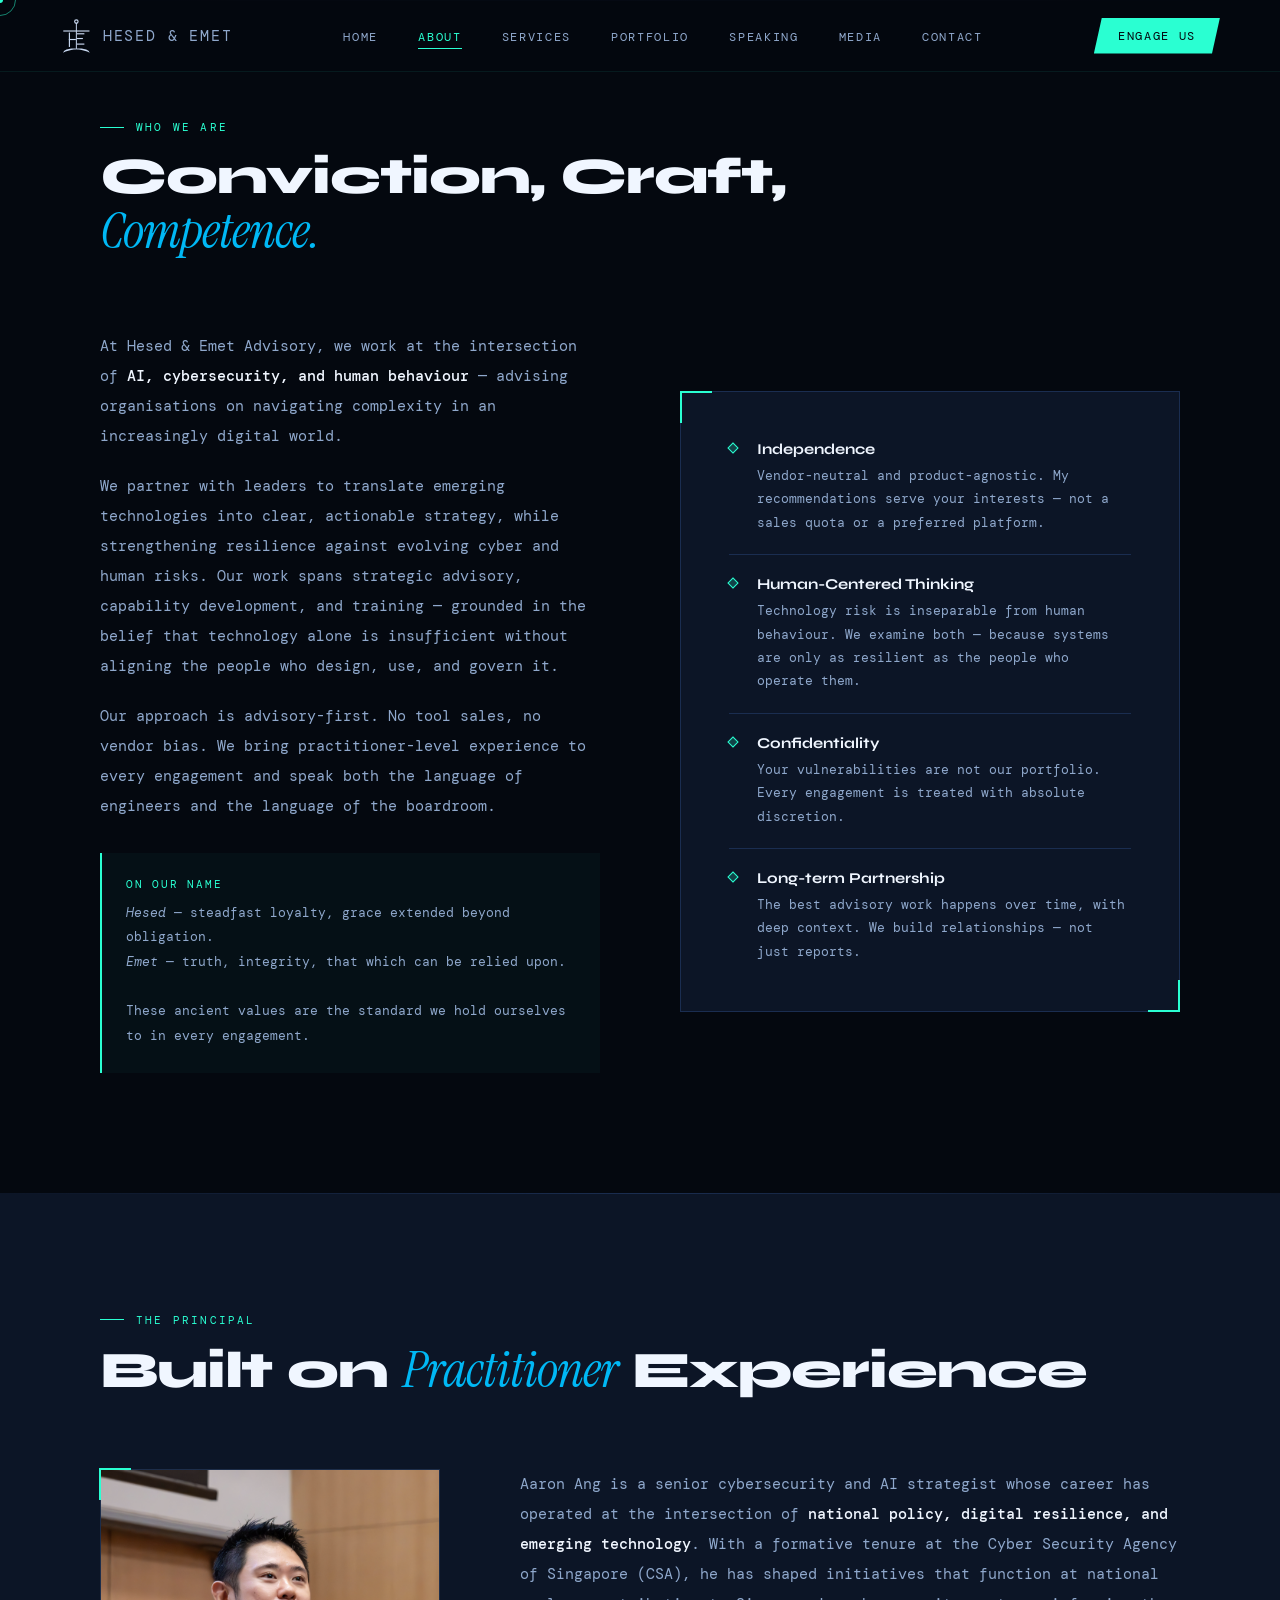
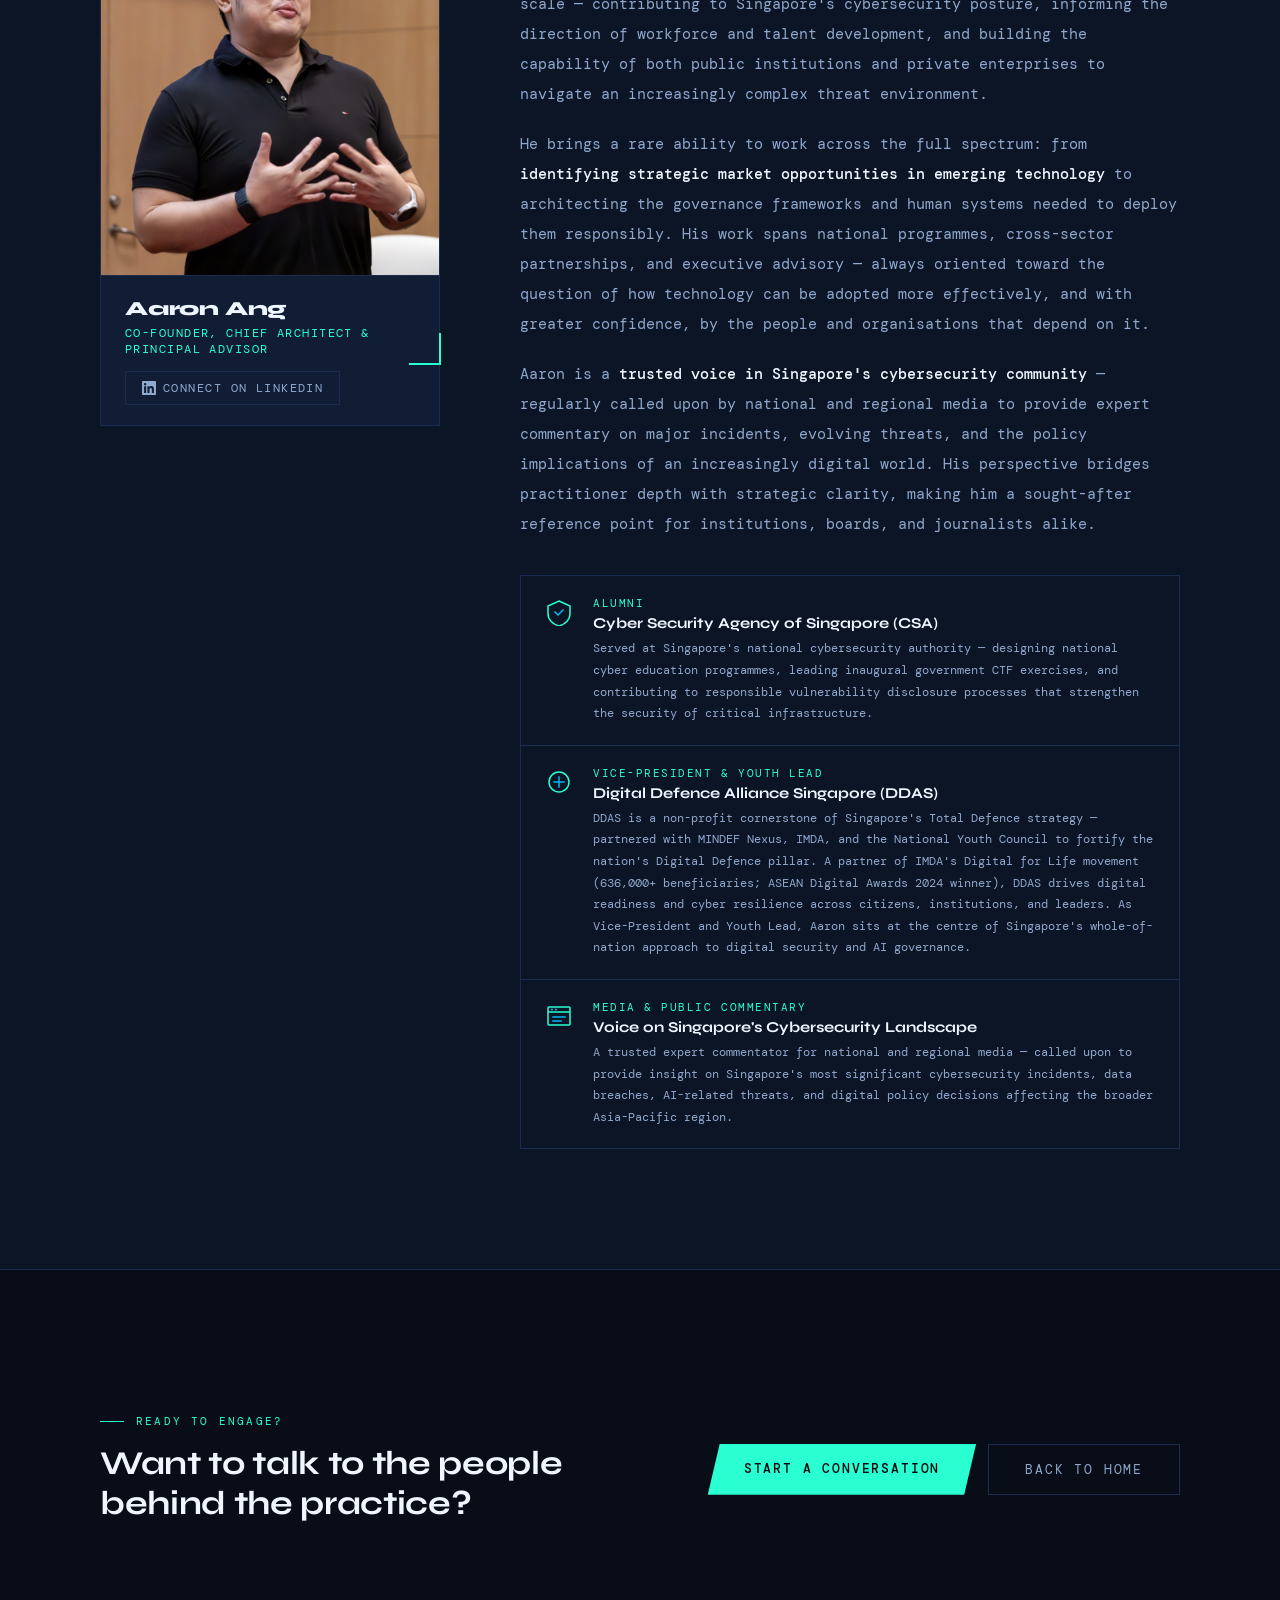
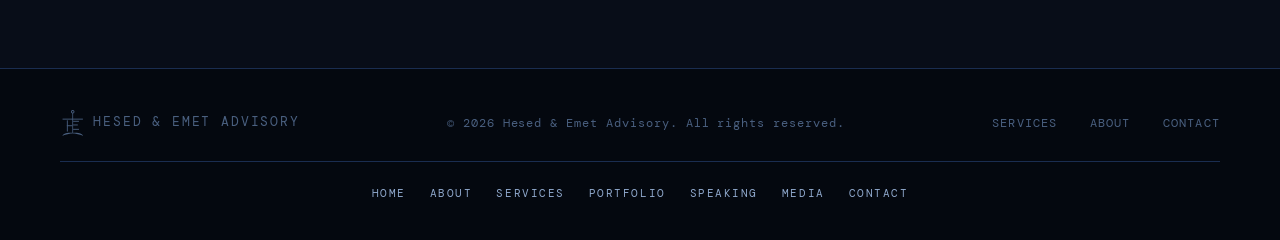
==== commit d316c7a9: "Add Aaron/Speaking/Media highlights to home page; fix cursor on all pages Home page enhancements: - " ====
--- a/about.html
+++ b/about.html
@@ -115,8 +115,10 @@
 <body>
 
   <!-- CURSOR -->
-  <div class="cursor-dot" id="cursorDot"></div>
-  <div class="cursor-ring" id="cursorRing"></div>
+  <div class="cursor" id="cursor">
+    <div class="cursor-ring" id="cursorRing"></div>
+    <div class="cursor-dot" id="cursorDot"></div>
+  </div>
 
   <!-- NAV -->
   <nav>
--- a/styles.css
+++ b/styles.css
@@ -1476,3 +1476,245 @@
 }
 .footer-quicklinks a:hover { color: var(--accent); }
 footer { flex-wrap: wrap; }
+
+/* ─── HOME PAGE: AARON FEATURE ──────────────────────────────────── */
+.home-aaron {
+  background: var(--navy);
+  border-top: 1px solid var(--edge);
+}
+.home-aaron-grid {
+  display: grid;
+  grid-template-columns: 340px 1fr;
+  gap: 72px;
+  align-items: center;
+}
+.home-aaron-photo-wrap {
+  position: relative;
+}
+.home-aaron-photo {
+  width: 100%;
+  aspect-ratio: 3/4;
+  object-fit: cover;
+  object-position: top;
+  display: block;
+  filter: grayscale(15%);
+}
+.home-aaron-photo-wrap::after {
+  content: '';
+  position: absolute;
+  bottom: 0; left: 0; right: 0;
+  height: 40%;
+  background: linear-gradient(to top, var(--navy) 0%, transparent 100%);
+  pointer-events: none;
+}
+.home-aaron-content { display: flex; flex-direction: column; gap: 16px; }
+.home-aaron-role {
+  font-family: var(--mono);
+  font-size: 12px;
+  letter-spacing: 0.12em;
+  color: var(--accent2);
+  text-transform: uppercase;
+}
+.home-aaron-content p {
+  font-family: var(--sans);
+  font-size: 17px;
+  line-height: 1.65;
+  color: rgba(232,243,255,0.85);
+  max-width: 580px;
+}
+.home-aaron-tags {
+  display: flex;
+  flex-wrap: wrap;
+  gap: 8px;
+  margin-top: 4px;
+}
+.home-aaron-tags span {
+  font-family: var(--mono);
+  font-size: 11px;
+  letter-spacing: 0.12em;
+  text-transform: uppercase;
+  color: var(--accent);
+  border: 1px solid rgba(42,255,210,0.25);
+  background: rgba(42,255,210,0.05);
+  padding: 5px 13px;
+}
+.home-aaron-actions {
+  display: flex;
+  align-items: center;
+  gap: 16px;
+  flex-wrap: wrap;
+  margin-top: 8px;
+}
+@media (max-width: 900px) {
+  .home-aaron-grid { grid-template-columns: 1fr; gap: 36px; }
+  .home-aaron-photo { aspect-ratio: 4/3; }
+}
+
+/* ─── HOME PAGE: SPEAKING HIGHLIGHT ─────────────────────────────── */
+.home-speaking {
+  background: var(--navy2);
+  border-top: 1px solid var(--edge);
+}
+.home-speaking-inner {
+  display: grid;
+  grid-template-columns: 300px 1fr;
+  gap: 80px;
+  align-items: start;
+}
+.home-speaking-stats {
+  display: flex;
+  gap: 32px;
+  margin-top: 20px;
+}
+.home-speaking-stat {
+  font-family: var(--mono);
+  font-size: 11px;
+  letter-spacing: 0.12em;
+  text-transform: uppercase;
+  color: var(--ice2);
+  line-height: 1.6;
+}
+.home-speaking-stat span {
+  display: block;
+  font-family: var(--sans);
+  font-size: 32px;
+  font-weight: 800;
+  color: var(--white);
+  letter-spacing: -0.02em;
+  line-height: 1;
+  margin-bottom: 4px;
+}
+.home-speaking-feature {
+  background: linear-gradient(135deg, rgba(42,255,210,0.07) 0%, rgba(0,184,245,0.03) 100%), var(--navy);
+  border: 1px solid var(--accent);
+  border-left-width: 3px;
+  padding: 36px 40px;
+  display: flex;
+  flex-direction: column;
+  gap: 14px;
+}
+.home-speaking-badge {
+  display: inline-flex;
+  align-items: center;
+  gap: 10px;
+  font-family: var(--mono);
+  font-size: 11px;
+  letter-spacing: 0.16em;
+  text-transform: uppercase;
+  color: var(--accent);
+}
+.home-speaking-badge-dot {
+  width: 7px; height: 7px;
+  background: var(--accent);
+  border-radius: 50%;
+  box-shadow: 0 0 0 0 rgba(42,255,210,0.5);
+  animation: featured-pulse 2.4s ease-in-out infinite;
+}
+.home-speaking-venue {
+  font-family: var(--mono);
+  font-size: 13px;
+  letter-spacing: 0.12em;
+  text-transform: uppercase;
+  color: var(--accent2);
+}
+.home-speaking-title {
+  font-family: var(--sans);
+  font-size: clamp(20px, 2.4vw, 28px);
+  font-weight: 700;
+  color: var(--white);
+  line-height: 1.2;
+  letter-spacing: -0.01em;
+}
+.home-speaking-desc {
+  font-family: var(--mono);
+  font-size: 13px;
+  line-height: 1.75;
+  color: var(--ice2);
+  margin: 0;
+}
+.home-speaking-link {
+  font-family: var(--mono);
+  font-size: 11px;
+  letter-spacing: 0.16em;
+  text-transform: uppercase;
+  color: var(--accent2);
+  text-decoration: none;
+  margin-top: 6px;
+  transition: color 0.2s;
+}
+.home-speaking-link:hover { color: var(--accent); }
+@media (max-width: 900px) {
+  .home-speaking-inner { grid-template-columns: 1fr; gap: 40px; }
+  .home-speaking-feature { padding: 28px 24px; }
+}
+
+/* ─── HOME PAGE: MEDIA HIGHLIGHT ────────────────────────────────── */
+.home-media {
+  background: var(--navy);
+  border-top: 1px solid var(--edge);
+}
+.home-media-inner {
+  display: grid;
+  grid-template-columns: 1fr 1fr;
+  gap: 80px;
+  align-items: center;
+}
+.home-media-header { display: flex; flex-direction: column; gap: 14px; }
+.home-media-header p {
+  font-family: var(--sans);
+  font-size: 16px;
+  line-height: 1.65;
+  color: rgba(232,243,255,0.75);
+  max-width: 480px;
+}
+.home-media-outlets {
+  display: flex;
+  flex-wrap: wrap;
+  align-items: center;
+  gap: 8px 12px;
+  margin-top: 4px;
+}
+.home-media-outlets-label {
+  font-family: var(--mono);
+  font-size: 10px;
+  letter-spacing: 0.18em;
+  text-transform: uppercase;
+  color: var(--muted);
+  margin-right: 4px;
+  width: 100%;
+}
+.home-media-outlets span:not(.home-media-outlets-label):not(.sep) {
+  font-family: var(--mono);
+  font-size: 12px;
+  letter-spacing: 0.06em;
+  color: var(--ice2);
+  font-weight: 500;
+}
+.home-media-outlets .sep { color: var(--edge); }
+.home-media-quote-wrap {
+  border-left: 3px solid var(--accent);
+  padding: 24px 28px;
+  background: rgba(42,255,210,0.03);
+  display: flex;
+  flex-direction: column;
+  gap: 18px;
+}
+.home-media-quote {
+  font-family: var(--serif);
+  font-size: 19px;
+  line-height: 1.65;
+  color: var(--white);
+  font-style: italic;
+}
+.home-media-attribution {
+  font-family: var(--mono);
+  font-size: 11px;
+  letter-spacing: 0.14em;
+  text-transform: uppercase;
+  color: var(--accent);
+}
+.home-media-attribution span { color: var(--muted); }
+@media (max-width: 900px) {
+  .home-media-inner { grid-template-columns: 1fr; gap: 40px; }
+  .home-media-quote { font-size: 17px; }
+}
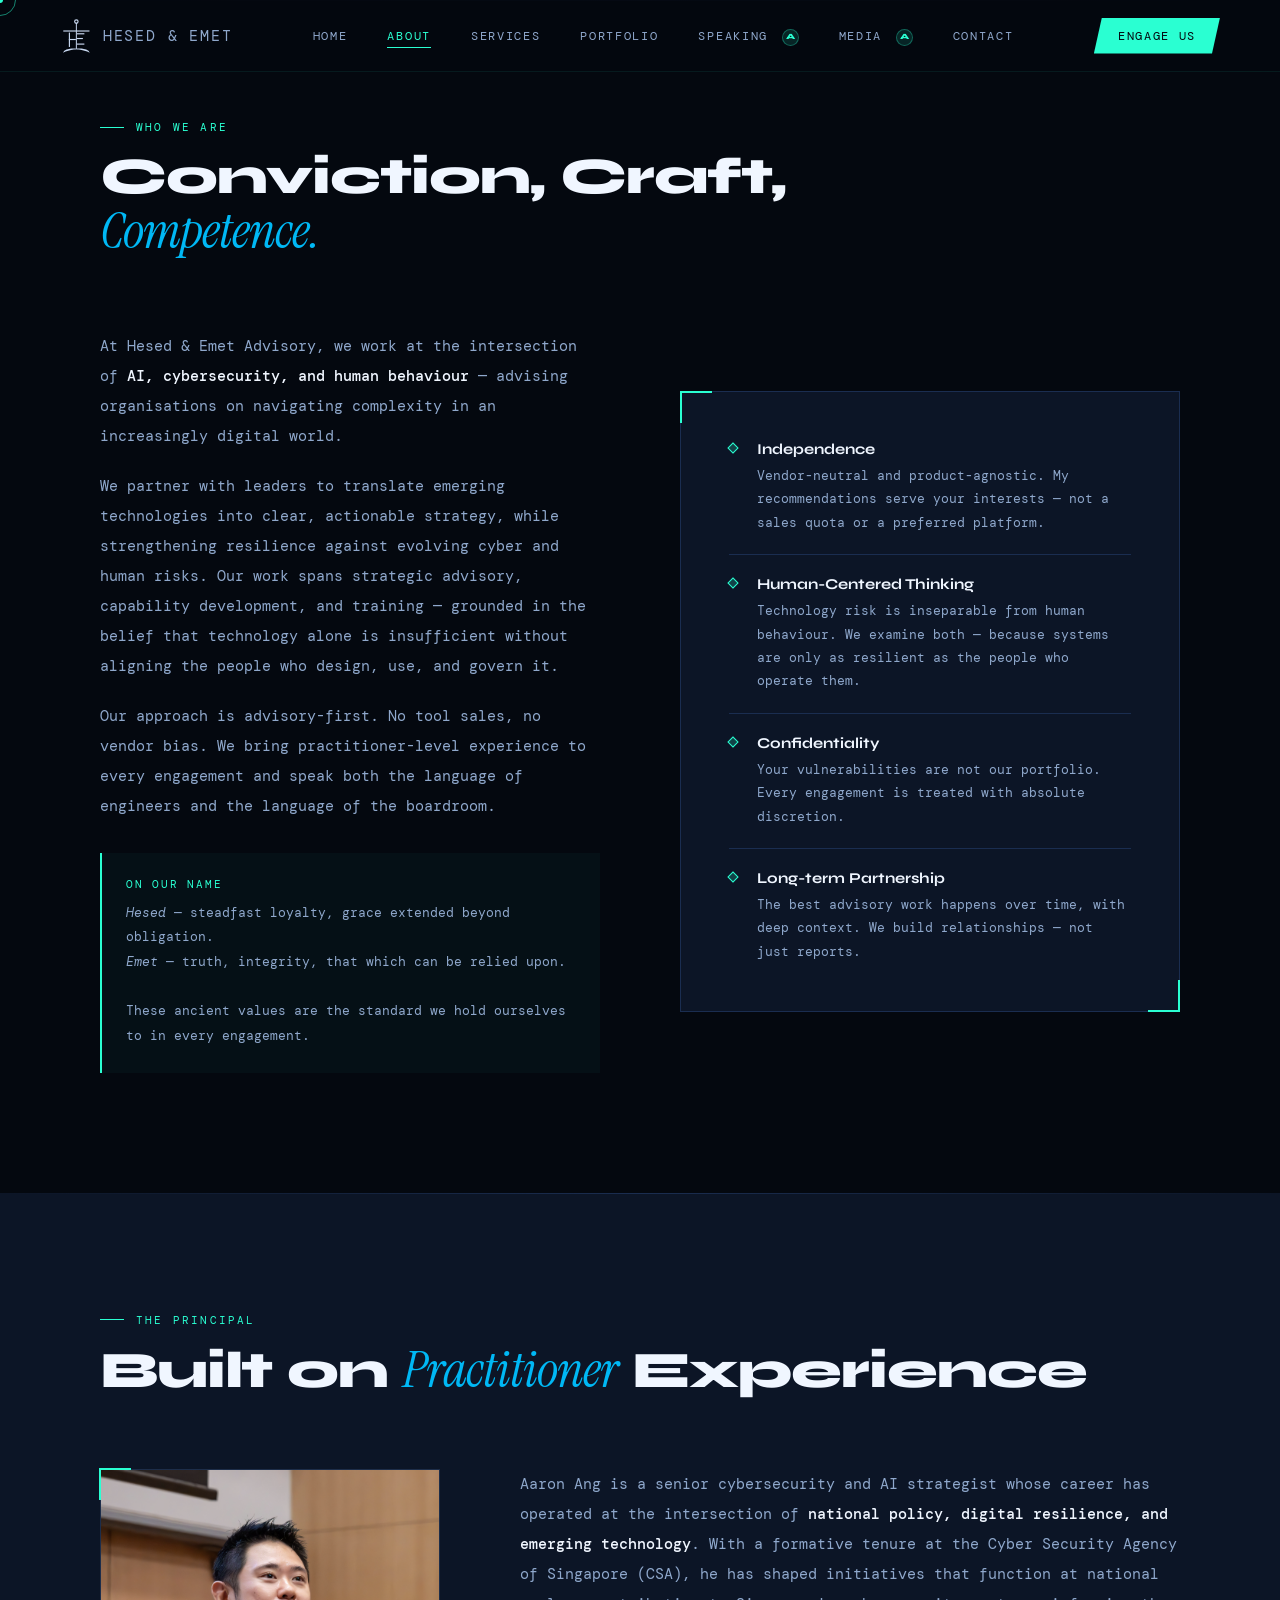
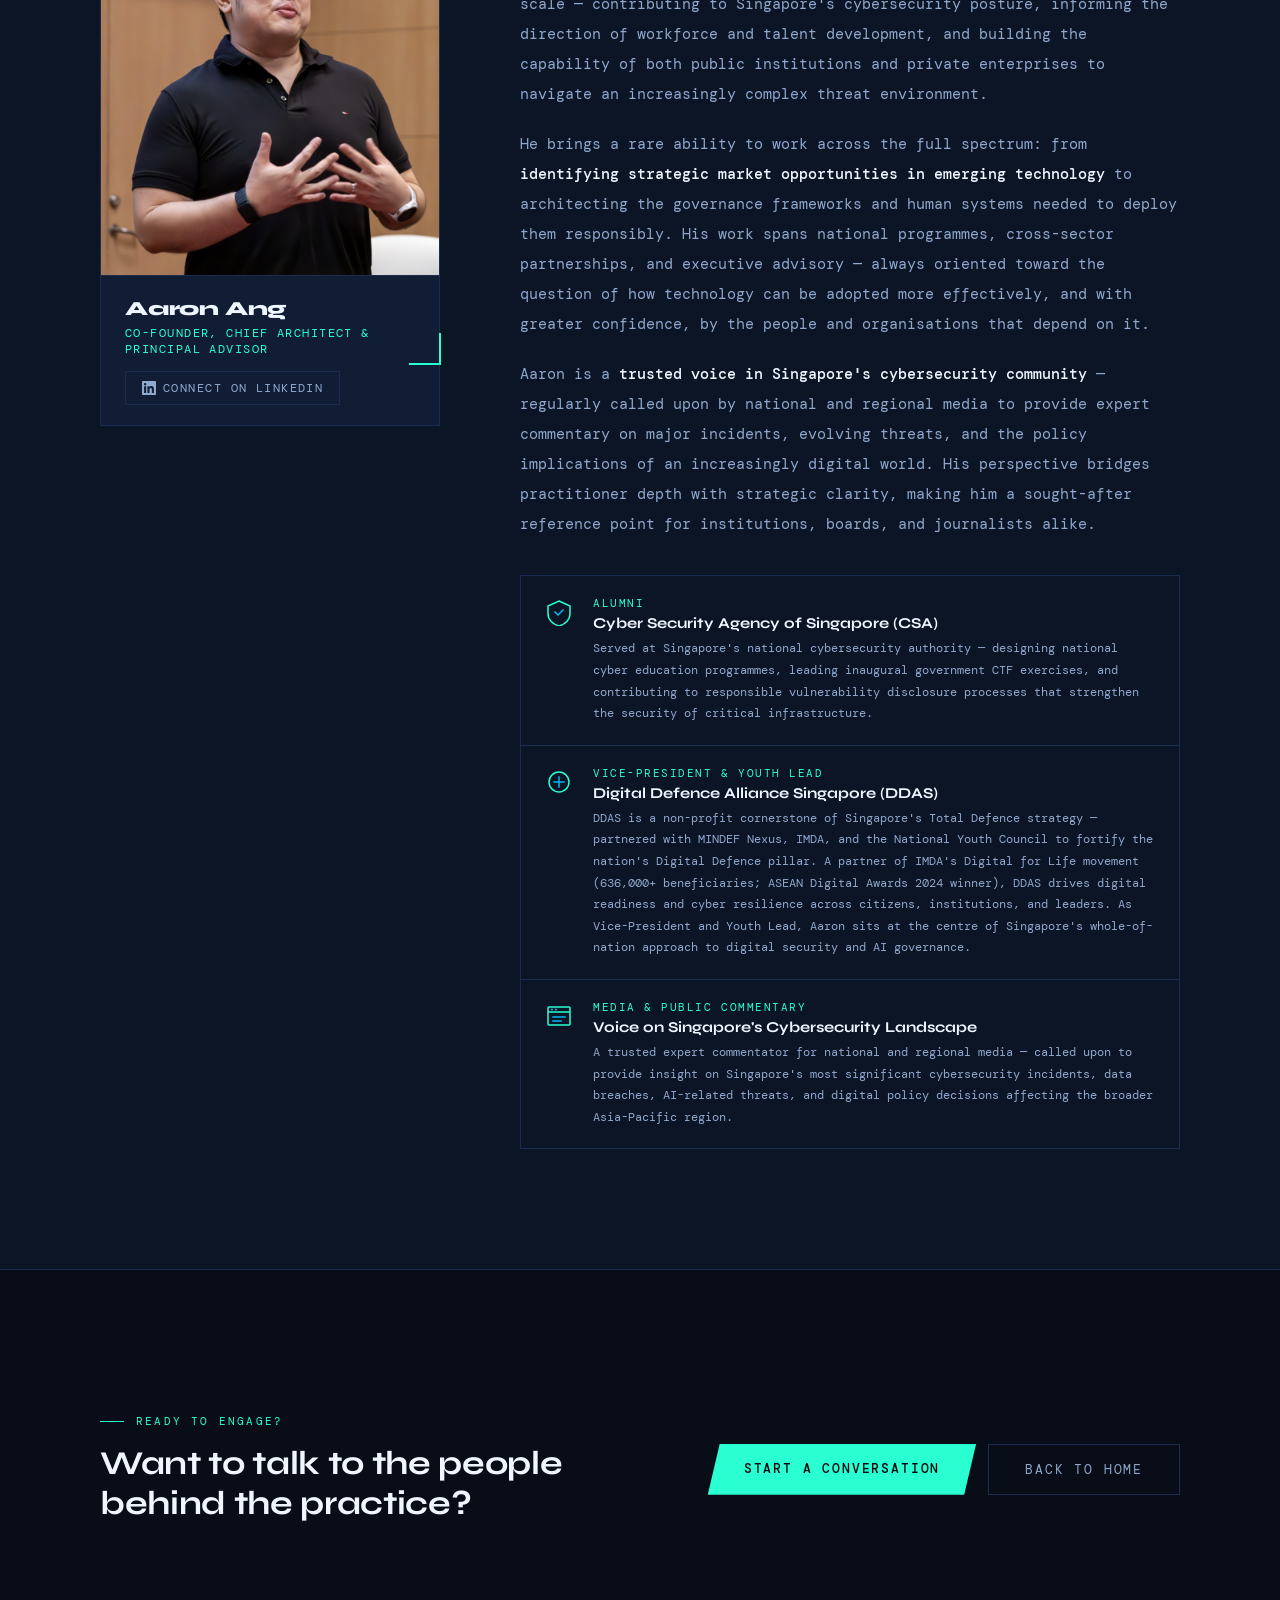
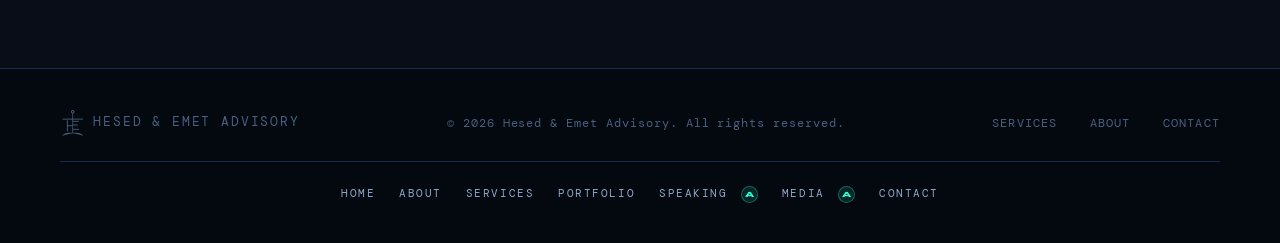
==== commit 0eea209f: "Fix button alignment, add Aaron attribution and DEF CON photo to home - Fix: Full Profile and Linked" ====
--- a/about.html
+++ b/about.html
@@ -142,8 +142,8 @@
       <li><a href="about.html" class="active">About</a></li>
       <li><a href="services.html">Services</a></li>
       <li><a href="portfolio.html">Portfolio</a></li>
-      <li><a href="speaking.html">Speaking</a></li>
-      <li><a href="media.html">Media</a></li>
+      <li><a href="speaking.html">Speaking <span class="nav-tag">A</span></a></li>
+      <li><a href="media.html">Media <span class="nav-tag">A</span></a></li>
       <li><a href="index.html#contact">Contact</a></li>
     </ul>
     <a href="index.html#contact" class="nav-cta">Engage Us</a>
@@ -324,8 +324,8 @@
     <a href="about.html">About</a>
     <a href="services.html">Services</a>
     <a href="portfolio.html">Portfolio</a>
-    <a href="speaking.html">Speaking</a>
-    <a href="media.html">Media</a>
+    <a href="speaking.html">Speaking <span class="nav-tag">A</span></a>
+    <a href="media.html">Media <span class="nav-tag">A</span></a>
     <a href="index.html#contact">Contact</a>
   </div>
 </footer>
--- a/styles.css
+++ b/styles.css
@@ -1718,3 +1718,44 @@
   .home-media-inner { grid-template-columns: 1fr; gap: 40px; }
   .home-media-quote { font-size: 17px; }
 }
+
+/* ─── NAV MONOGRAM TAG (Aaron's personal pages) ─────────────────── */
+.nav-tag {
+  display: inline-flex; align-items: center; justify-content: center;
+  width: 17px; height: 17px;
+  background: rgba(42,255,210,0.12);
+  border: 1px solid rgba(42,255,210,0.3);
+  border-radius: 50%;
+  font-family: var(--sans);
+  font-size: 8px; font-weight: 800;
+  color: var(--accent);
+  letter-spacing: 0;
+  vertical-align: middle;
+  margin-left: 5px;
+  line-height: 1;
+}
+
+/* ─── BUTTON ALIGNMENT FIX in Aaron home section ────────────────── */
+.home-aaron-actions {
+  align-items: center;
+}
+.home-aaron-actions .btn-ghost,
+.home-aaron-actions .linkedin-btn {
+  padding: 12px 22px;
+  margin-top: 0;
+  font-size: 12px;
+  height: auto;
+}
+
+/* ─── DEF CON PHOTO inside speaking feature card ────────────────── */
+.home-speaking-photo {
+  width: 100%;
+  height: 220px;
+  object-fit: cover;
+  object-position: top center;
+  display: block;
+  margin-bottom: 20px;
+  filter: grayscale(15%);
+  transition: filter 0.4s;
+}
+.home-speaking-feature:hover .home-speaking-photo { filter: grayscale(0%); }
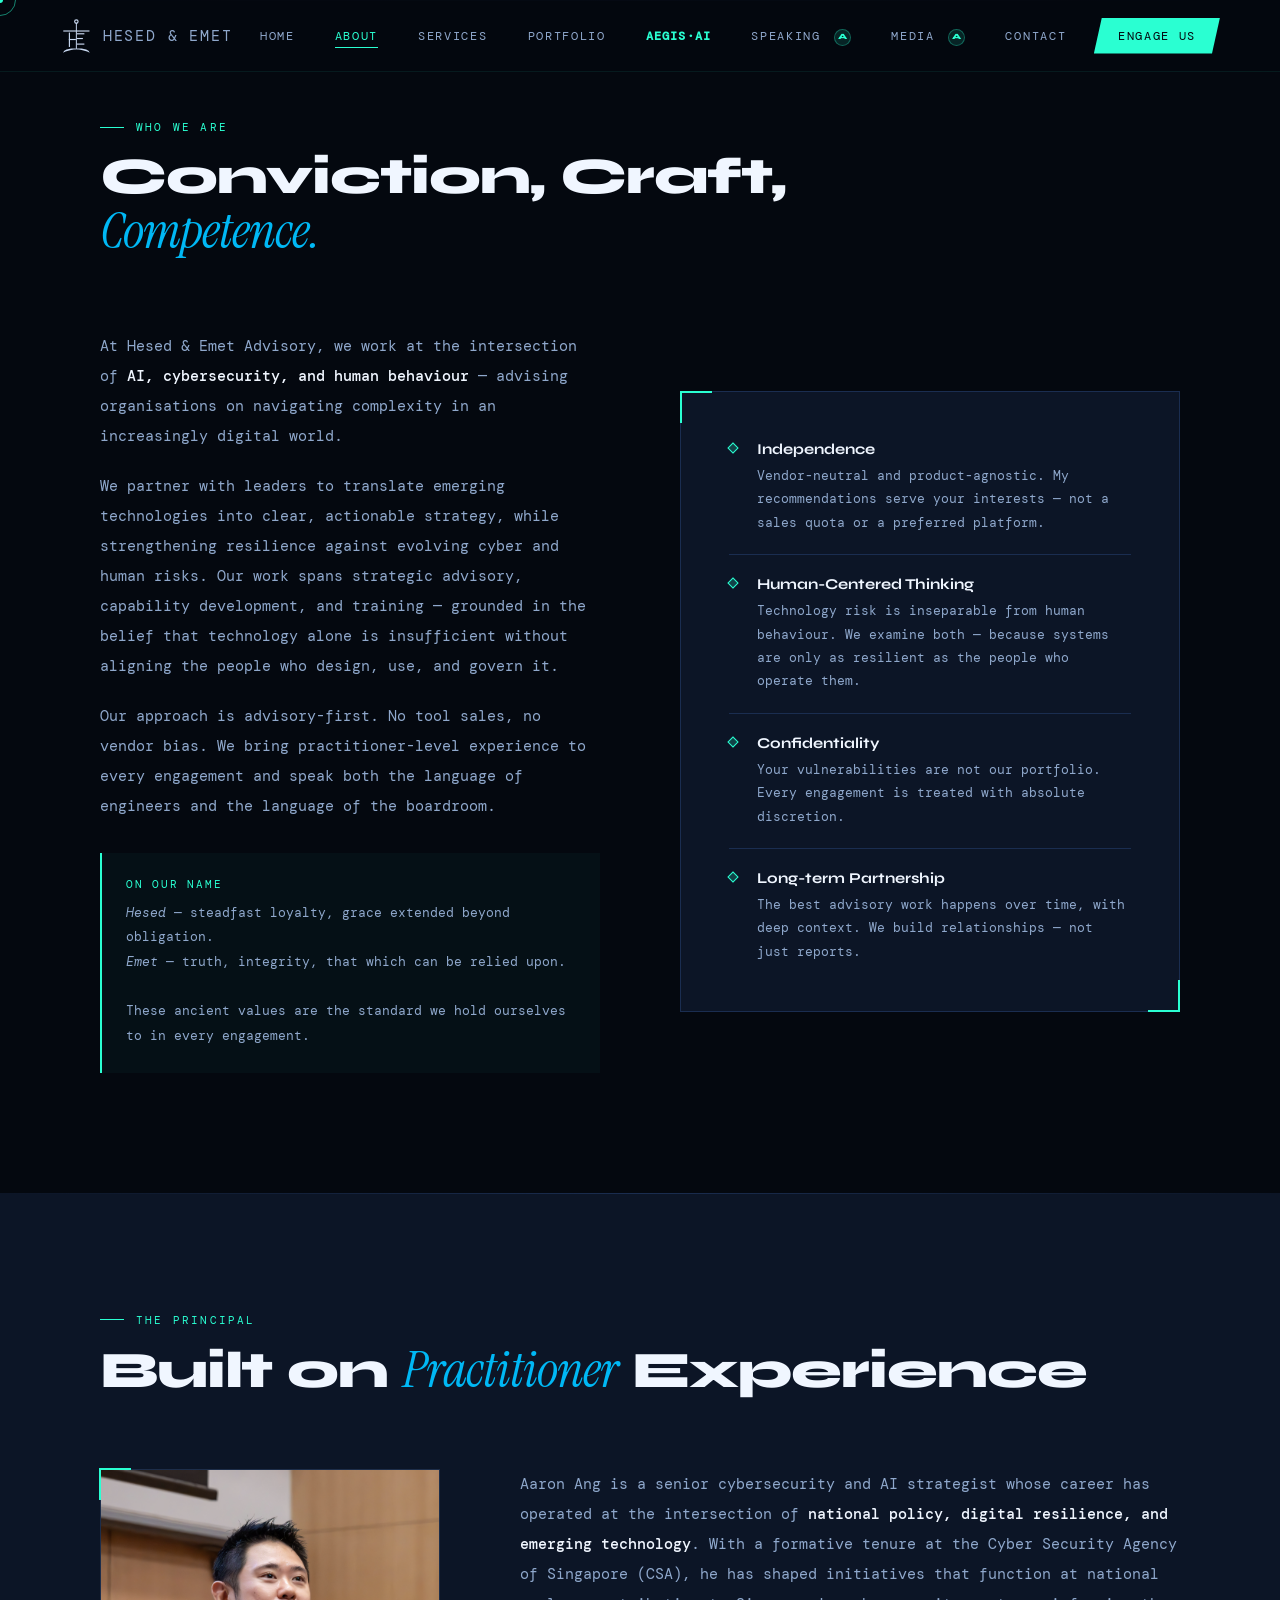
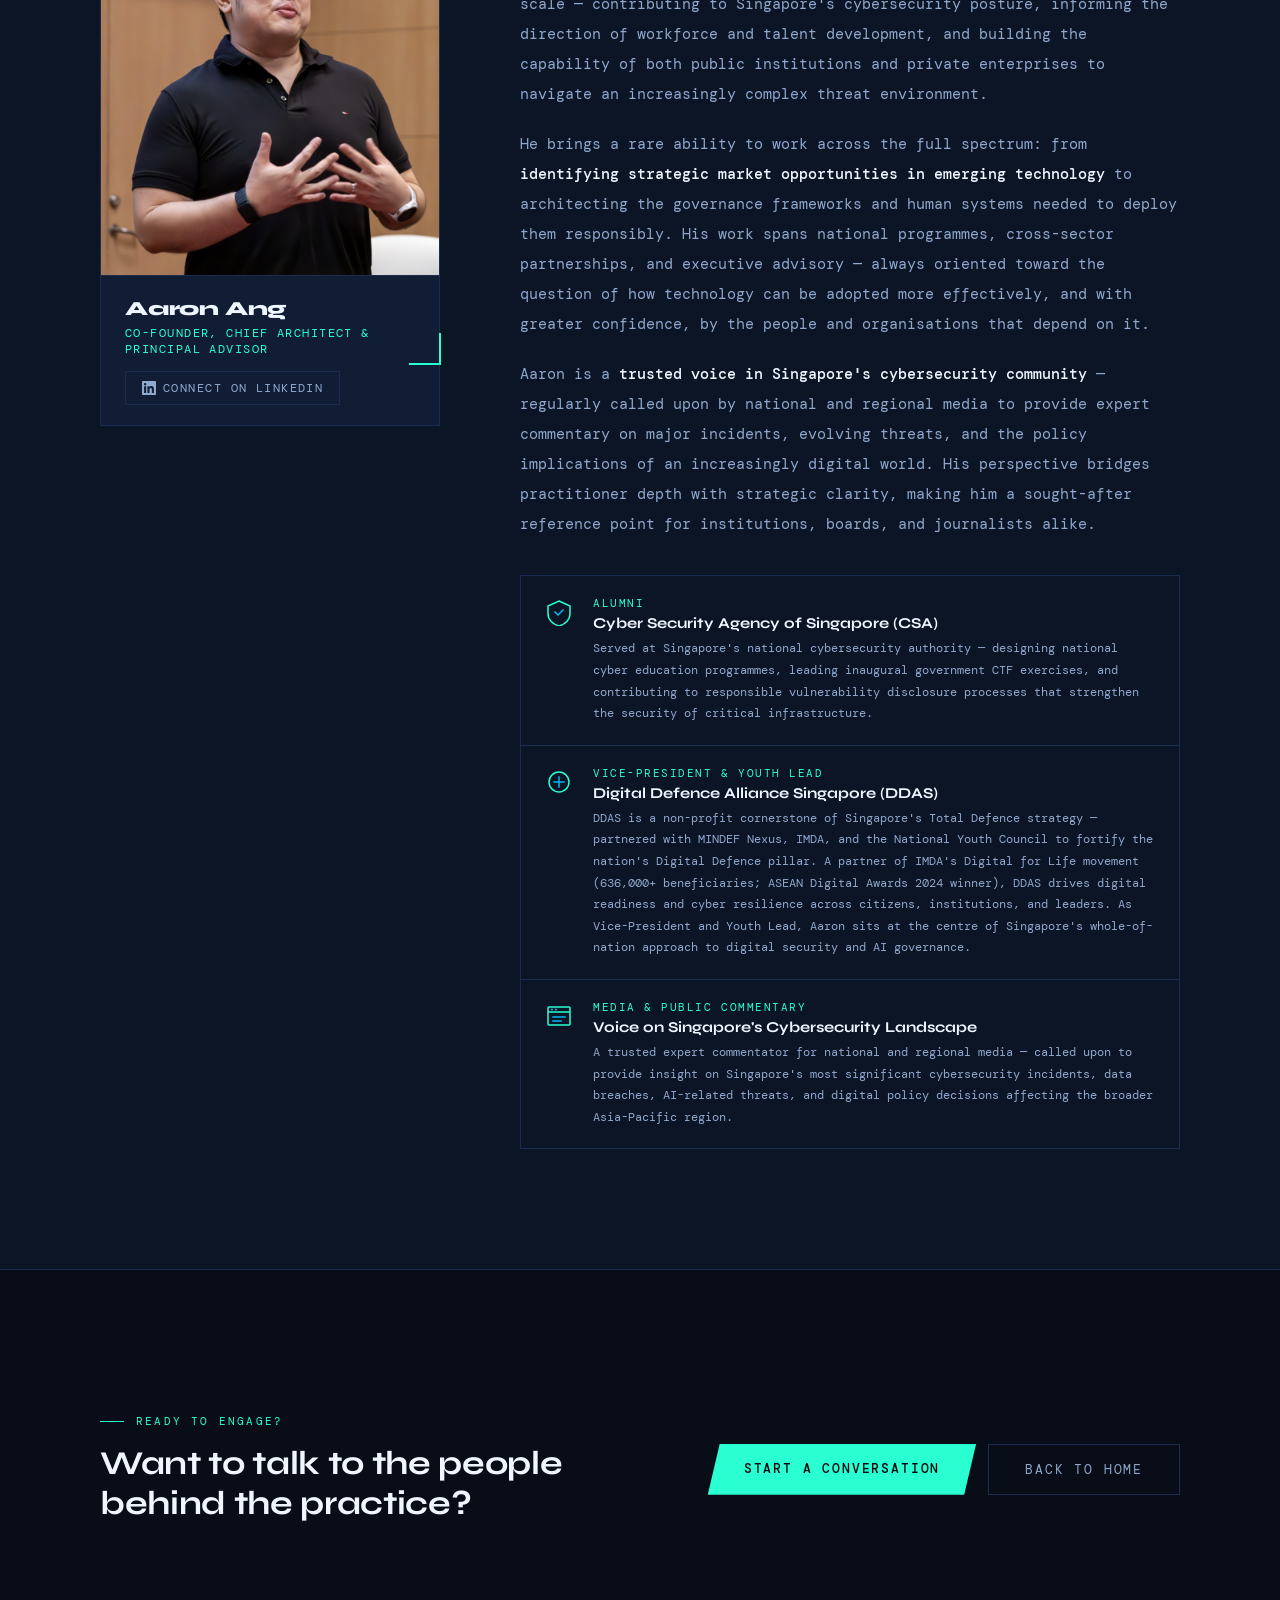
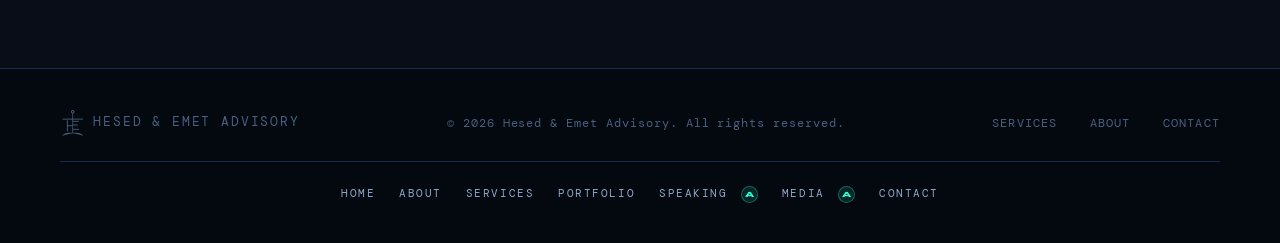
==== commit 89cc7a2f: "Add AEGIS·AI flagship product — full landing page, home callout, portfolio card - aegis.html: full 7" ====
--- a/about.html
+++ b/about.html
@@ -5,9 +5,9 @@
   <meta name="viewport" content="width=device-width, initial-scale=1.0" />
 
   <!-- PRIMARY SEO -->
-  <title>About Hesed & Emet Advisory | Aaron Ang, Co-Founder & Principal Advisor</title>
-  <meta name="description" content="Meet the leadership of Hesed & Emet Advisory. Aaron Ang, Co-Founder, Chief Architect & Principal Advisor, brings senior cybersecurity and AI strategy experience from the Cyber Security Agency of Singapore (CSA)." />
-  <meta name="keywords" content="cybersecurity advisory Singapore, AI strategy consultancy, human risk management, digital resilience, AI governance, cybersecurity Singapore, APAC cyber advisory, AI deployment, board cyber training, Hesed Emet" />
+  <title>About | Aaron Ang, Co-Founder & Principal Advisor — Hesed & Emet Advisory</title>
+  <meta name="description" content="Aaron Ang is Co-Founder, Chief Architect & Principal Advisor at Hesed & Emet Advisory. Former Cyber Security Agency of Singapore (CSA). Keynote speaker at DEF CON Singapore 2026 and Black Hat Asia Singapore 2026." />
+  <meta name="keywords" content="Aaron Ang, Aaron Ang cybersecurity Singapore, Aaron Ang AI strategy, cybersecurity advisor Singapore, CSA alumni Singapore, AI governance expert APAC, DEF CON Singapore speaker, Black Hat Asia speaker, Hesed Emet Advisory founder" />
   <meta name="author" content="Aaron Ang, Hesed & Emet Advisory" />
   <meta name="robots" content="index, follow" />
   <link rel="canonical" href="https://hesedemet.asia/about.html" />
@@ -22,8 +22,8 @@
   <meta property="og:type" content="website" />
   <meta property="og:url" content="https://hesedemet.asia/about.html" />
   <meta property="og:site_name" content="Hesed & Emet Advisory" />
-  <meta property="og:title" content="About Hesed & Emet Advisory | Aaron Ang, Co-Founder & Principal Advisor" />
-  <meta property="og:description" content="Meet the leadership of Hesed & Emet Advisory. Aaron Ang, Co-Founder, Chief Architect & Principal Advisor, brings senior cybersecurity and AI strategy experience from the Cyber Security Agency of Singapore (CSA)." />
+  <meta property="og:title" content="Aaron Ang | Co-Founder & Principal Advisor, Hesed & Emet Advisory" />
+  <meta property="og:description" content="Senior cybersecurity and AI strategist. Former CSA Singapore. Featured speaker at DEF CON Singapore 2026 (Creator Stage) and Cyber Exchange at Black Hat Asia Singapore 2026." />
   <meta property="og:image" content="https://hesedemet.asia/aaron.jpg" />
   <meta property="og:locale" content="en_SG" />
 
@@ -87,8 +87,9 @@
         "url": "https://hesedemet.asia/#principal",
         "sameAs": "https://www.linkedin.com/in/aaronangsg/",
         "knowsAbout": [
-          "Cybersecurity", "AI Strategy", "Human Risk", "Digital Policy",
-          "National Cybersecurity Policy", "Workforce Development", "Cyber Resilience"
+          "Cybersecurity", "AI Strategy", "AI Governance", "Human Risk", "Digital Policy",
+          "National Cybersecurity Policy", "Workforce Development", "Cyber Resilience",
+          "AI Agent Security", "DEF CON Singapore", "Black Hat Asia", "Zero Trust"
         ],
         "description": "Senior cybersecurity and AI strategist. Former Cyber Security Agency of Singapore (CSA). International conference speaker and media commentator on cybersecurity and digital policy across Singapore and Asia Pacific.",
         "hasCredential": [
@@ -142,6 +143,7 @@
       <li><a href="about.html" class="active">About</a></li>
       <li><a href="services.html">Services</a></li>
       <li><a href="portfolio.html">Portfolio</a></li>
+      <li><a href="aegis.html" class="nav-aegis">AEGIS·AI</a></li>
       <li><a href="speaking.html">Speaking <span class="nav-tag">A</span></a></li>
       <li><a href="media.html">Media <span class="nav-tag">A</span></a></li>
       <li><a href="index.html#contact">Contact</a></li>
--- a/styles.css
+++ b/styles.css
@@ -1556,10 +1556,15 @@
   border-top: 1px solid var(--edge);
 }
 .home-speaking-inner {
-  display: grid;
-  grid-template-columns: 300px 1fr;
-  gap: 80px;
-  align-items: start;
+  display: flex;
+  flex-direction: column;
+  gap: 40px;
+}
+.home-speaking-meta {
+  display: flex;
+  align-items: flex-end;
+  gap: 64px;
+  flex-wrap: wrap;
 }
 .home-speaking-stats {
   display: flex;
@@ -1594,14 +1599,15 @@
   gap: 14px;
 }
 .home-speaking-badge {
-  display: inline-flex;
+  display: flex;
   align-items: center;
   gap: 10px;
   font-family: var(--mono);
-  font-size: 11px;
-  letter-spacing: 0.16em;
+  font-size: 12px;
+  letter-spacing: 0.08em;
   text-transform: uppercase;
   color: var(--accent);
+  white-space: nowrap;
 }
 .home-speaking-badge-dot {
   width: 7px; height: 7px;
@@ -1644,8 +1650,8 @@
 }
 .home-speaking-link:hover { color: var(--accent); }
 @media (max-width: 900px) {
-  .home-speaking-inner { grid-template-columns: 1fr; gap: 40px; }
-  .home-speaking-feature { padding: 28px 24px; }
+  .home-speaking-meta { flex-direction: column; align-items: flex-start; gap: 24px; }
+  .home-speaking-badge { white-space: normal; }
 }
 
 /* ─── HOME PAGE: MEDIA HIGHLIGHT ────────────────────────────────── */
@@ -1747,15 +1753,580 @@
   height: auto;
 }
 
-/* ─── DEF CON PHOTO inside speaking feature card ────────────────── */
+/* ─── DEF CON PHOTO — portrait left, text right ─────────────────── */
+.home-speaking-feature {
+  display: grid !important;
+  grid-template-columns: 260px 1fr;
+  flex-direction: unset !important;
+  gap: 0 !important;
+  padding: 0 !important;
+}
 .home-speaking-photo {
   width: 100%;
-  height: 220px;
+  height: 100%;
+  min-height: 380px;
   object-fit: cover;
-  object-position: top center;
+  object-position: 20% top;
   display: block;
-  margin-bottom: 20px;
+  margin-bottom: 0;
   filter: grayscale(15%);
   transition: filter 0.4s;
 }
 .home-speaking-feature:hover .home-speaking-photo { filter: grayscale(0%); }
+.home-speaking-feature-content {
+  padding: 36px 40px;
+  display: flex;
+  flex-direction: column;
+  gap: 14px;
+}
+@media (max-width: 900px) {
+  .home-speaking-feature {
+    grid-template-columns: 1fr !important;
+  }
+  .home-speaking-photo {
+    height: 260px;
+    min-height: unset;
+  }
+  .home-speaking-feature-content { padding: 28px 24px; }
+}
+
+/* ════════════════════════════════════════════════════════════════════
+   AEGIS · AI  —  PRODUCT SITE & SITE-WIDE COMPONENTS
+   ════════════════════════════════════════════════════════════════════ */
+
+:root {
+  --aegis-red:   #FF3A5C;
+  --aegis-red2:  rgba(255,58,92,0.12);
+  --aegis-fire:  rgba(255,58,92,0.06);
+}
+
+/* NAV: AEGIS link */
+.nav-aegis {
+  color: var(--accent) !important;
+  font-family: var(--mono) !important;
+  font-weight: 600 !important;
+  letter-spacing: 0.1em !important;
+}
+.nav-aegis::after { background: var(--accent) !important; }
+
+/* ── AEGIS ANNOUNCE BAR ─────────────────────────────────────────────── */
+.aegis-announce {
+  position: fixed; top: 0; left: 0; right: 0; z-index: 110;
+  height: 36px;
+  background: linear-gradient(90deg,
+    rgba(42,255,210,0.06) 0%,
+    rgba(0,184,245,0.1) 50%,
+    rgba(42,255,210,0.06) 100%);
+  border-bottom: 1px solid rgba(42,255,210,0.18);
+  display: flex; align-items: center; justify-content: center; gap: 14px;
+  font-family: var(--mono); font-size: 11px; letter-spacing: 0.14em;
+  text-transform: uppercase; color: var(--ice2);
+  backdrop-filter: blur(10px);
+}
+.aegis-announce a {
+  color: var(--accent); text-decoration: none;
+  transition: opacity 0.2s;
+}
+.aegis-announce a:hover { opacity: 0.7; }
+.aegis-announce-dot {
+  width: 6px; height: 6px;
+  background: var(--accent); border-radius: 50%;
+  flex-shrink: 0;
+  animation: aegis-pulse 2s ease-in-out infinite;
+}
+@keyframes aegis-pulse {
+  0%, 100% { opacity: 1; box-shadow: 0 0 0 0 rgba(42,255,210,0.5); }
+  50%       { opacity: 0.6; box-shadow: 0 0 0 6px rgba(42,255,210,0); }
+}
+body.aegis-page nav   { top: 36px; }
+body.aegis-page #aegis-hero { padding-top: 108px; }
+
+/* ── AEGIS HERO ─────────────────────────────────────────────────────── */
+#aegis-hero {
+  position: relative; min-height: 100vh;
+  display: flex; flex-direction: column; justify-content: center;
+  padding: 72px 60px 0; overflow: hidden; z-index: 1;
+}
+.aegis-hero-bg {
+  position: absolute; inset: 0;
+  background:
+    radial-gradient(ellipse 70% 80% at 85% 50%, rgba(42,255,210,0.055) 0%, transparent 65%),
+    radial-gradient(ellipse 50% 60% at 15% 60%, rgba(0,184,245,0.04) 0%, transparent 60%),
+    radial-gradient(ellipse 60% 40% at 50% 10%, rgba(255,58,92,0.025) 0%, transparent 50%);
+  z-index: 0;
+}
+.aegis-hero-scan {
+  position: absolute; left: 0; right: 0; height: 1px;
+  background: linear-gradient(90deg, transparent, rgba(42,255,210,0.35), rgba(0,184,245,0.2), transparent);
+  animation: scan 8s linear infinite; z-index: 0;
+}
+.aegis-hero-inner {
+  position: relative; z-index: 1;
+  display: grid; grid-template-columns: 1fr 420px;
+  gap: 80px; align-items: center;
+  max-width: 1160px; width: 100%; margin: 0 auto;
+}
+.aegis-hero-label {
+  font-family: var(--mono); font-size: 11px; letter-spacing: 0.18em;
+  text-transform: uppercase; color: var(--accent); margin-bottom: 20px;
+  display: flex; align-items: center; gap: 12px;
+}
+.aegis-hero-label::before { content: ''; width: 32px; height: 1px; background: var(--accent); }
+.aegis-wordmark {
+  font-family: var(--sans); font-weight: 800;
+  font-size: clamp(52px, 7.5vw, 104px);
+  line-height: 0.93; letter-spacing: -0.03em;
+  color: var(--white); margin-bottom: 6px;
+}
+.aegis-mid { color: var(--accent); }
+.aegis-wordmark-sub {
+  font-family: var(--mono); font-size: 13px; letter-spacing: 0.16em;
+  text-transform: uppercase; color: var(--ice2); opacity: 0.55;
+  margin-bottom: 28px;
+}
+.aegis-hero-tagline {
+  font-family: var(--sans); font-size: clamp(17px, 2vw, 23px); font-weight: 400;
+  color: var(--ice); line-height: 1.45; margin-bottom: 16px;
+}
+.aegis-hero-quote {
+  font-family: var(--mono); font-size: 13px; line-height: 1.75;
+  color: var(--accent); opacity: 0.75; margin-bottom: 44px;
+  padding-left: 18px; border-left: 2px solid rgba(42,255,210,0.28);
+}
+.aegis-hero-actions { display: flex; gap: 16px; align-items: center; flex-wrap: wrap; }
+.btn-aegis {
+  font-family: var(--mono); font-size: 12px; letter-spacing: 0.14em;
+  text-transform: uppercase; color: var(--navy);
+  background: var(--aegis-red); border: none;
+  padding: 12px 28px; cursor: none; text-decoration: none;
+  transition: opacity 0.2s, transform 0.2s;
+  clip-path: polygon(8px 0%, 100% 0%, calc(100% - 8px) 100%, 0% 100%);
+}
+.btn-aegis:hover { opacity: 0.85; transform: translateY(-1px); }
+
+/* Shield SVG wrapper */
+.aegis-shield-wrap {
+  display: flex; align-items: center; justify-content: center;
+  filter: drop-shadow(0 0 48px rgba(42,255,210,0.08));
+}
+.aegis-shield-svg { width: 100%; max-width: 380px; height: auto; }
+.aegis-shield-scan {
+  animation: shield-scan 4s ease-in-out infinite;
+}
+@keyframes shield-scan {
+  0%   { transform: translateY(-85px); opacity: 0; }
+  15%  { opacity: 0.7; }
+  85%  { opacity: 0.7; }
+  100% { transform: translateY(110px); opacity: 0; }
+}
+.aegis-shield-ring-outer { animation: ring-breathe 5s ease-in-out infinite; }
+.aegis-shield-ring-red   { animation: ring-breathe 3s ease-in-out infinite alternate; }
+@keyframes ring-breathe {
+  0%, 100% { opacity: 0.5; }
+  50%       { opacity: 1;  }
+}
+
+/* Stats bar */
+.aegis-stats-bar {
+  position: relative; z-index: 1;
+  display: grid; grid-template-columns: repeat(3, 1fr);
+  border-top: 1px solid rgba(42,255,210,0.1);
+  margin-top: 72px; margin-left: -60px; margin-right: -60px;
+}
+.aegis-stat {
+  padding: 36px 52px;
+  border-right: 1px solid rgba(42,255,210,0.08);
+}
+.aegis-stat:last-child { border-right: none; }
+.aegis-stat-num {
+  font-family: var(--sans); font-weight: 800;
+  font-size: clamp(24px, 3vw, 40px);
+  color: var(--white); letter-spacing: -0.02em; margin-bottom: 8px; line-height: 1;
+}
+.aegis-stat-label {
+  font-family: var(--sans); font-size: 13px;
+  color: var(--ice2); line-height: 1.5; margin-bottom: 6px;
+}
+.aegis-stat-source {
+  font-family: var(--mono); font-size: 10px; letter-spacing: 0.1em;
+  text-transform: uppercase; color: var(--muted);
+}
+
+/* ── AEGIS SECTIONS ─────────────────────────────────────────────────── */
+.aegis-section { padding: 112px 0; position: relative; }
+.aegis-section-dark {
+  background: var(--navy2);
+  border-top: 1px solid rgba(42,255,210,0.06);
+  border-bottom: 1px solid rgba(42,255,210,0.06);
+}
+.aegis-section-header { max-width: 820px; margin-bottom: 60px; }
+.aegis-section-header .section-label { margin-bottom: 20px; }
+.aegis-section-header h2 { margin-bottom: 16px; }
+.aegis-section-header p {
+  font-family: var(--sans); font-size: 16px;
+  color: var(--ice2); max-width: 520px; line-height: 1.75;
+}
+
+/* Problem cards */
+.aegis-problem-grid {
+  display: grid; grid-template-columns: repeat(2, 1fr);
+  gap: 2px; margin-bottom: 3px;
+}
+.aegis-problem-card {
+  background: var(--navy2);
+  border: 1px solid rgba(42,255,210,0.07);
+  padding: 44px;
+  transition: border-color 0.3s;
+}
+.aegis-problem-card:hover { border-color: rgba(42,255,210,0.18); }
+.aegis-problem-num {
+  font-family: var(--mono); font-size: 11px; letter-spacing: 0.14em;
+  color: var(--accent); margin-bottom: 18px;
+}
+.aegis-problem-card h3 {
+  font-family: var(--sans); font-weight: 700; font-size: 19px;
+  color: var(--white); margin-bottom: 16px; line-height: 1.3;
+}
+.aegis-problem-card p {
+  font-family: var(--sans); font-size: 14px; color: var(--ice2); line-height: 1.85;
+}
+.aegis-problem-conclusion {
+  font-family: var(--mono); font-size: 14px; letter-spacing: 0.05em;
+  color: var(--accent); line-height: 1.75;
+  padding: 28px 44px;
+  border: 1px solid rgba(42,255,210,0.2);
+  background: rgba(42,255,210,0.025);
+}
+
+/* Layer cards */
+.aegis-layers-grid { display: grid; grid-template-columns: repeat(2, 1fr); gap: 2px; }
+.aegis-layer-card {
+  background: var(--navy3); border: 1px solid rgba(42,255,210,0.07);
+  padding: 40px; position: relative;
+  transition: border-color 0.3s, background 0.3s;
+}
+.aegis-layer-card:hover {
+  border-color: rgba(42,255,210,0.16); background: rgba(12,21,38,0.8);
+}
+.aegis-layer-flagship {
+  grid-column: 1 / -1;
+  background: rgba(255,58,92,0.035);
+  border-color: rgba(255,58,92,0.22) !important;
+}
+.aegis-layer-flagship:hover {
+  border-color: rgba(255,58,92,0.38) !important;
+  background: rgba(255,58,92,0.05) !important;
+}
+.aegis-layer-badge {
+  font-family: var(--mono); font-size: 10px; letter-spacing: 0.18em;
+  text-transform: uppercase; color: var(--aegis-red);
+  border: 1px solid rgba(255,58,92,0.3);
+  padding: 4px 12px; display: inline-block; margin-bottom: 20px;
+}
+.aegis-layer-num {
+  font-family: var(--mono); font-size: 11px; letter-spacing: 0.14em;
+  color: var(--accent); margin-bottom: 12px;
+}
+.aegis-layer-flagship .aegis-layer-num { color: var(--aegis-red); }
+.aegis-layer-card h3 {
+  font-family: var(--sans); font-weight: 700; font-size: 18px;
+  color: var(--white); margin-bottom: 12px; line-height: 1.3;
+}
+.aegis-layer-flagship h3 { font-size: 22px; }
+.aegis-layer-card > p {
+  font-family: var(--sans); font-size: 14px; color: var(--ice2); line-height: 1.75; margin-bottom: 20px;
+}
+.aegis-layer-bullets { list-style: none; padding: 0; display: flex; flex-direction: column; gap: 7px; }
+.aegis-layer-flagship .aegis-layer-bullets {
+  display: grid; grid-template-columns: repeat(2, 1fr); gap: 8px 32px;
+}
+.aegis-layer-bullets li {
+  font-family: var(--mono); font-size: 12px; color: var(--ice2); line-height: 1.5;
+  padding-left: 18px; position: relative;
+}
+.aegis-layer-bullets li::before {
+  content: '▸'; position: absolute; left: 0;
+  color: var(--accent); font-size: 10px; top: 1px;
+}
+.aegis-layer-flagship .aegis-layer-bullets li::before { color: var(--aegis-red); }
+
+/* Personas */
+.aegis-persona-grid { display: grid; grid-template-columns: repeat(3, 1fr); gap: 2px; }
+.aegis-persona-card {
+  background: var(--navy3); border: 1px solid rgba(42,255,210,0.07);
+  padding: 48px 40px;
+}
+.aegis-persona-icon {
+  width: 44px; height: 44px;
+  border: 1px solid rgba(42,255,210,0.3); border-radius: 50%;
+  display: flex; align-items: center; justify-content: center;
+  font-family: var(--mono); font-size: 11px; color: var(--accent);
+  margin-bottom: 24px; flex-shrink: 0;
+}
+.aegis-persona-role {
+  font-family: var(--mono); font-size: 10px; letter-spacing: 0.16em;
+  text-transform: uppercase; color: var(--accent); margin-bottom: 12px;
+}
+.aegis-persona-card h3 {
+  font-family: var(--sans); font-weight: 700; font-size: 19px;
+  color: var(--white); margin-bottom: 16px; line-height: 1.3;
+}
+.aegis-persona-card > p {
+  font-family: var(--sans); font-size: 14px; color: var(--ice2); line-height: 1.8; margin-bottom: 24px;
+}
+.aegis-persona-bullets { list-style: none; padding: 0; }
+.aegis-persona-bullets li {
+  font-family: var(--mono); font-size: 12px; color: var(--ice2); line-height: 1.6;
+  padding: 9px 0 9px 20px; position: relative;
+  border-bottom: 1px solid rgba(42,255,210,0.06);
+}
+.aegis-persona-bullets li:last-child { border-bottom: none; }
+.aegis-persona-bullets li::before {
+  content: '▸'; position: absolute; left: 0; color: var(--accent); font-size: 10px;
+}
+
+/* Differentiation table */
+.aegis-compare-wrap { overflow-x: auto; }
+.aegis-compare-table { width: 100%; border-collapse: collapse; min-width: 640px; }
+.aegis-compare-table thead th {
+  font-family: var(--mono); font-size: 11px; letter-spacing: 0.14em;
+  text-transform: uppercase; color: var(--ice2);
+  padding: 16px 28px; text-align: left;
+  border-bottom: 1px solid rgba(42,255,210,0.15);
+}
+.aegis-compare-table thead th.th-good { color: var(--accent); }
+.aegis-compare-table tbody td {
+  padding: 28px 28px; vertical-align: top;
+  border-bottom: 1px solid rgba(42,255,210,0.06);
+  font-family: var(--sans); font-size: 14px; color: var(--ice2); line-height: 1.65;
+}
+.aegis-compare-table tbody td:first-child { font-family: var(--mono); font-size: 12px; font-weight: 600; color: var(--ice); width: 22%; }
+.aegis-compare-table tbody td:nth-child(2) { color: var(--muted); border-right: 1px solid rgba(42,255,210,0.06); }
+.aegis-compare-icon-bad { color: var(--aegis-red); font-size: 16px; display: block; margin-bottom: 8px; }
+.aegis-compare-icon-good { color: var(--accent); font-size: 16px; display: block; margin-bottom: 8px; }
+
+/* Ecosystem */
+.aegis-ecosystem-grid { display: grid; grid-template-columns: repeat(3, 1fr); gap: 2px; }
+.aegis-ecosystem-group {
+  background: var(--navy3); border: 1px solid rgba(42,255,210,0.07);
+  padding: 40px 36px;
+}
+.aegis-ecosystem-group-label {
+  font-family: var(--mono); font-size: 10px; letter-spacing: 0.16em;
+  text-transform: uppercase; color: var(--accent); margin-bottom: 16px;
+}
+.aegis-ecosystem-group h3 {
+  font-family: var(--sans); font-weight: 700; font-size: 17px;
+  color: var(--white); margin-bottom: 8px;
+}
+.aegis-ecosystem-group > p {
+  font-family: var(--sans); font-size: 13px; color: var(--ice2); line-height: 1.65; margin-bottom: 20px;
+}
+.aegis-ecosystem-pills { display: flex; flex-wrap: wrap; gap: 7px; }
+.aegis-ecosystem-pill {
+  font-family: var(--mono); font-size: 11px; letter-spacing: 0.06em;
+  color: var(--ice2);
+  background: rgba(42,255,210,0.04);
+  border: 1px solid rgba(42,255,210,0.1);
+  padding: 5px 11px;
+}
+
+/* Timing stats */
+.aegis-timing-stats { display: grid; grid-template-columns: repeat(3, 1fr); gap: 2px; margin-bottom: 2px; }
+.aegis-timing-stat {
+  padding: 40px; background: var(--navy3); border: 1px solid rgba(42,255,210,0.07);
+}
+.aegis-timing-num {
+  font-family: var(--sans); font-weight: 800;
+  font-size: clamp(30px, 4vw, 56px);
+  color: var(--white); letter-spacing: -0.02em; margin-bottom: 12px; line-height: 1;
+}
+.aegis-timing-label {
+  font-family: var(--sans); font-size: 14px; color: var(--ice2); line-height: 1.5; margin-bottom: 8px;
+}
+.aegis-timing-source {
+  font-family: var(--mono); font-size: 10px; letter-spacing: 0.1em; text-transform: uppercase; color: var(--muted);
+}
+.aegis-timing-urgency { display: grid; grid-template-columns: repeat(3, 1fr); gap: 2px; margin-bottom: 60px; }
+.aegis-timing-urgency-item {
+  padding: 22px 32px;
+  background: rgba(255,58,92,0.04); border: 1px solid rgba(255,58,92,0.14);
+  font-family: var(--sans); font-size: 13px; color: var(--ice2); line-height: 1.6;
+}
+.aegis-timing-urgency-item strong { color: var(--aegis-red); display: block; margin-bottom: 5px; font-size: 12px; letter-spacing: 0.05em; }
+
+.aegis-invest-stats { display: grid; grid-template-columns: repeat(3, 1fr); gap: 2px; }
+.aegis-invest-stat { padding: 36px 40px; border: 1px solid rgba(42,255,210,0.08); }
+.aegis-invest-num {
+  font-family: var(--sans); font-weight: 800;
+  font-size: clamp(26px, 3vw, 42px);
+  color: var(--accent); letter-spacing: -0.02em; margin-bottom: 10px; line-height: 1;
+}
+.aegis-invest-label {
+  font-family: var(--sans); font-size: 14px; color: var(--ice2); line-height: 1.5; margin-bottom: 6px;
+}
+.aegis-invest-source {
+  font-family: var(--mono); font-size: 10px; letter-spacing: 0.1em; text-transform: uppercase; color: var(--muted);
+}
+
+/* CTA paths */
+.aegis-cta-paths { display: grid; grid-template-columns: repeat(3, 1fr); gap: 2px; margin-top: 48px; }
+.aegis-cta-path {
+  padding: 48px 40px; background: var(--navy2);
+  border: 1px solid rgba(42,255,210,0.08);
+  display: flex; flex-direction: column;
+}
+.aegis-cta-path-label {
+  font-family: var(--mono); font-size: 11px; letter-spacing: 0.14em;
+  text-transform: uppercase; color: var(--accent); margin-bottom: 20px;
+}
+.aegis-cta-path h3 {
+  font-family: var(--sans); font-weight: 700; font-size: 20px;
+  color: var(--white); margin-bottom: 14px; line-height: 1.3;
+}
+.aegis-cta-path > p {
+  font-family: var(--sans); font-size: 14px; color: var(--ice2); line-height: 1.75;
+  margin-bottom: 32px; flex: 1;
+}
+
+/* ── HOME: AEGIS FLAGSHIP CALLOUT ───────────────────────────────────── */
+.home-aegis {
+  padding: 88px 0;
+  background: var(--navy2);
+  border-top: 1px solid rgba(42,255,210,0.06);
+  border-bottom: 1px solid rgba(42,255,210,0.06);
+  position: relative; overflow: hidden;
+}
+.home-aegis::before {
+  content: '';
+  position: absolute; inset: 0;
+  background:
+    radial-gradient(ellipse 55% 90% at 100% 50%, rgba(42,255,210,0.045) 0%, transparent 65%),
+    radial-gradient(ellipse 40% 70% at 0% 50%, rgba(255,58,92,0.025) 0%, transparent 60%);
+  pointer-events: none;
+}
+.home-aegis-inner {
+  position: relative; z-index: 1;
+  display: grid; grid-template-columns: 1fr 1fr;
+  gap: 80px; align-items: center;
+}
+.home-aegis-label {
+  font-family: var(--mono); font-size: 11px; letter-spacing: 0.18em;
+  text-transform: uppercase; color: var(--aegis-red); margin-bottom: 20px;
+  display: flex; align-items: center; gap: 12px;
+}
+.home-aegis-label::before { content: ''; width: 32px; height: 1px; background: var(--aegis-red); }
+.home-aegis-wordmark {
+  font-family: var(--sans); font-weight: 800;
+  font-size: clamp(40px, 5.5vw, 76px);
+  line-height: 0.92; letter-spacing: -0.03em;
+  color: var(--white); margin-bottom: 16px;
+}
+.home-aegis-wordmark .aegis-mid { color: var(--accent); }
+.home-aegis-tagline {
+  font-family: var(--sans); font-size: 16px; color: var(--ice2); line-height: 1.65; margin-bottom: 12px;
+}
+.home-aegis-quote {
+  font-family: var(--mono); font-size: 12px; color: var(--accent); opacity: 0.75;
+  line-height: 1.75; margin-bottom: 36px;
+  padding-left: 16px; border-left: 2px solid rgba(42,255,210,0.28);
+}
+.home-aegis-actions { display: flex; gap: 16px; align-items: center; flex-wrap: wrap; }
+.home-aegis-stats { display: grid; grid-template-columns: 1fr 1fr; gap: 2px; }
+.home-aegis-stat {
+  padding: 28px 32px;
+  background: rgba(4,8,15,0.5); border: 1px solid rgba(42,255,210,0.08);
+}
+.home-aegis-stat-num {
+  font-family: var(--sans); font-weight: 800;
+  font-size: clamp(20px, 2.4vw, 32px);
+  color: var(--white); letter-spacing: -0.02em; margin-bottom: 8px; line-height: 1;
+}
+.home-aegis-stat-label {
+  font-family: var(--sans); font-size: 12px; color: var(--ice2); line-height: 1.5; margin-bottom: 5px;
+}
+.home-aegis-stat-source {
+  font-family: var(--mono); font-size: 10px; letter-spacing: 0.08em; text-transform: uppercase; color: var(--muted);
+}
+
+/* ── PORTFOLIO: AEGIS FLAGSHIP CARD ─────────────────────────────────── */
+.aegis-flagship-section { margin-bottom: 72px; }
+.aegis-flagship-section-header {
+  font-family: var(--mono); font-size: 11px; letter-spacing: 0.14em;
+  text-transform: uppercase; color: var(--aegis-red);
+  margin-bottom: 24px;
+  display: flex; align-items: center; gap: 14px;
+}
+.aegis-flagship-section-header::before { content: ''; flex: 0 0 28px; height: 1px; background: var(--aegis-red); }
+.aegis-flagship-card {
+  background: var(--navy2);
+  border: 1px solid rgba(255,58,92,0.28);
+  display: grid; grid-template-columns: 260px 1fr;
+  position: relative; overflow: hidden;
+  transition: border-color 0.3s;
+}
+.aegis-flagship-card::before {
+  content: '';
+  position: absolute; inset: 0;
+  background: radial-gradient(ellipse 70% 100% at 0% 50%, rgba(255,58,92,0.04) 0%, transparent 55%);
+  pointer-events: none;
+}
+.aegis-flagship-card:hover { border-color: rgba(255,58,92,0.48); }
+.aegis-flagship-logo-col {
+  padding: 48px 40px;
+  border-right: 1px solid rgba(255,58,92,0.12);
+  display: flex; flex-direction: column; align-items: flex-start; gap: 20px;
+  position: relative; z-index: 1;
+}
+.aegis-flagship-badge {
+  font-family: var(--mono); font-size: 9px; letter-spacing: 0.18em;
+  text-transform: uppercase; color: var(--aegis-red);
+  border: 1px solid rgba(255,58,92,0.38); padding: 5px 14px;
+}
+.aegis-flagship-wordmark-lg {
+  font-family: var(--sans); font-weight: 800; font-size: 34px;
+  letter-spacing: -0.02em; color: var(--white); line-height: 1;
+}
+.aegis-flagship-wordmark-lg .aegis-mid { color: var(--accent); }
+.aegis-flagship-wordmark-sub {
+  font-family: var(--mono); font-size: 10px; letter-spacing: 0.14em;
+  text-transform: uppercase; color: var(--ice2); opacity: 0.5;
+  margin-top: -12px;
+}
+.aegis-flagship-card-link {
+  font-family: var(--mono); font-size: 11px; letter-spacing: 0.1em;
+  text-transform: uppercase; color: var(--accent); text-decoration: none;
+  display: flex; align-items: center; gap: 8px; margin-top: auto;
+  transition: gap 0.2s, opacity 0.2s;
+}
+.aegis-flagship-card-link:hover { gap: 14px; opacity: 0.8; }
+.aegis-flagship-body { padding: 48px; position: relative; z-index: 1; }
+.aegis-flagship-tagline {
+  font-family: var(--sans); font-weight: 700; font-size: 22px;
+  color: var(--white); line-height: 1.3; margin-bottom: 12px;
+}
+.aegis-flagship-sub {
+  font-family: var(--mono); font-size: 13px; color: var(--accent); opacity: 0.75;
+  line-height: 1.75; margin-bottom: 20px;
+  padding-left: 16px; border-left: 2px solid rgba(42,255,210,0.28);
+}
+.aegis-flagship-desc {
+  font-family: var(--sans); font-size: 14px; color: var(--ice2); line-height: 1.85; margin-bottom: 28px;
+}
+.aegis-flagship-layers {
+  display: grid; grid-template-columns: repeat(4, 1fr); gap: 6px; margin-bottom: 32px;
+}
+.aegis-flagship-layer {
+  padding: 11px 14px;
+  background: rgba(4,8,15,0.5);
+  border: 1px solid rgba(42,255,210,0.1);
+}
+.aegis-flagship-layer-num {
+  font-family: var(--mono); font-size: 9px; letter-spacing: 0.12em;
+  color: var(--accent); display: block; margin-bottom: 4px;
+}
+.aegis-flagship-layer-name {
+  font-family: var(--mono); font-size: 10px; color: var(--ice2); line-height: 1.4;
+}
+.aegis-flagship-layer-red { border-color: rgba(255,58,92,0.22); }
+.aegis-flagship-layer-red .aegis-flagship-layer-num { color: var(--aegis-red); }
